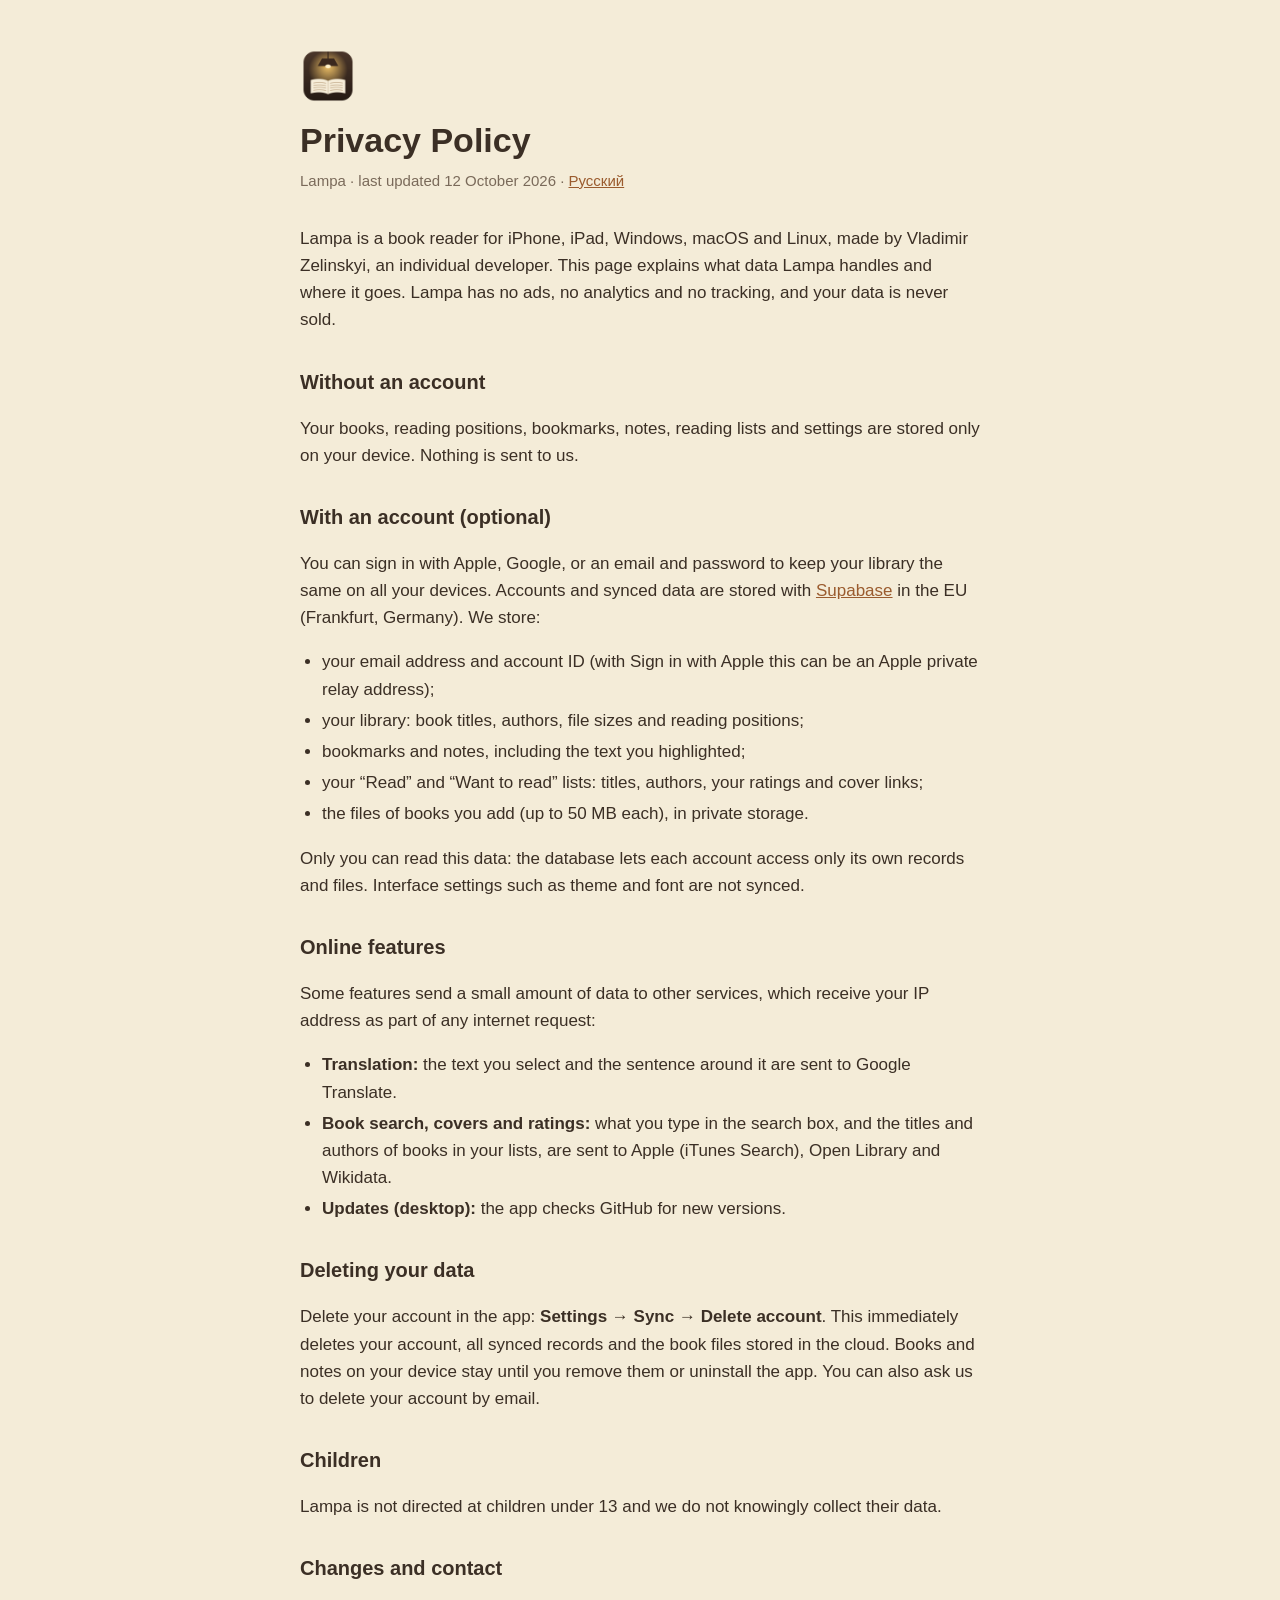
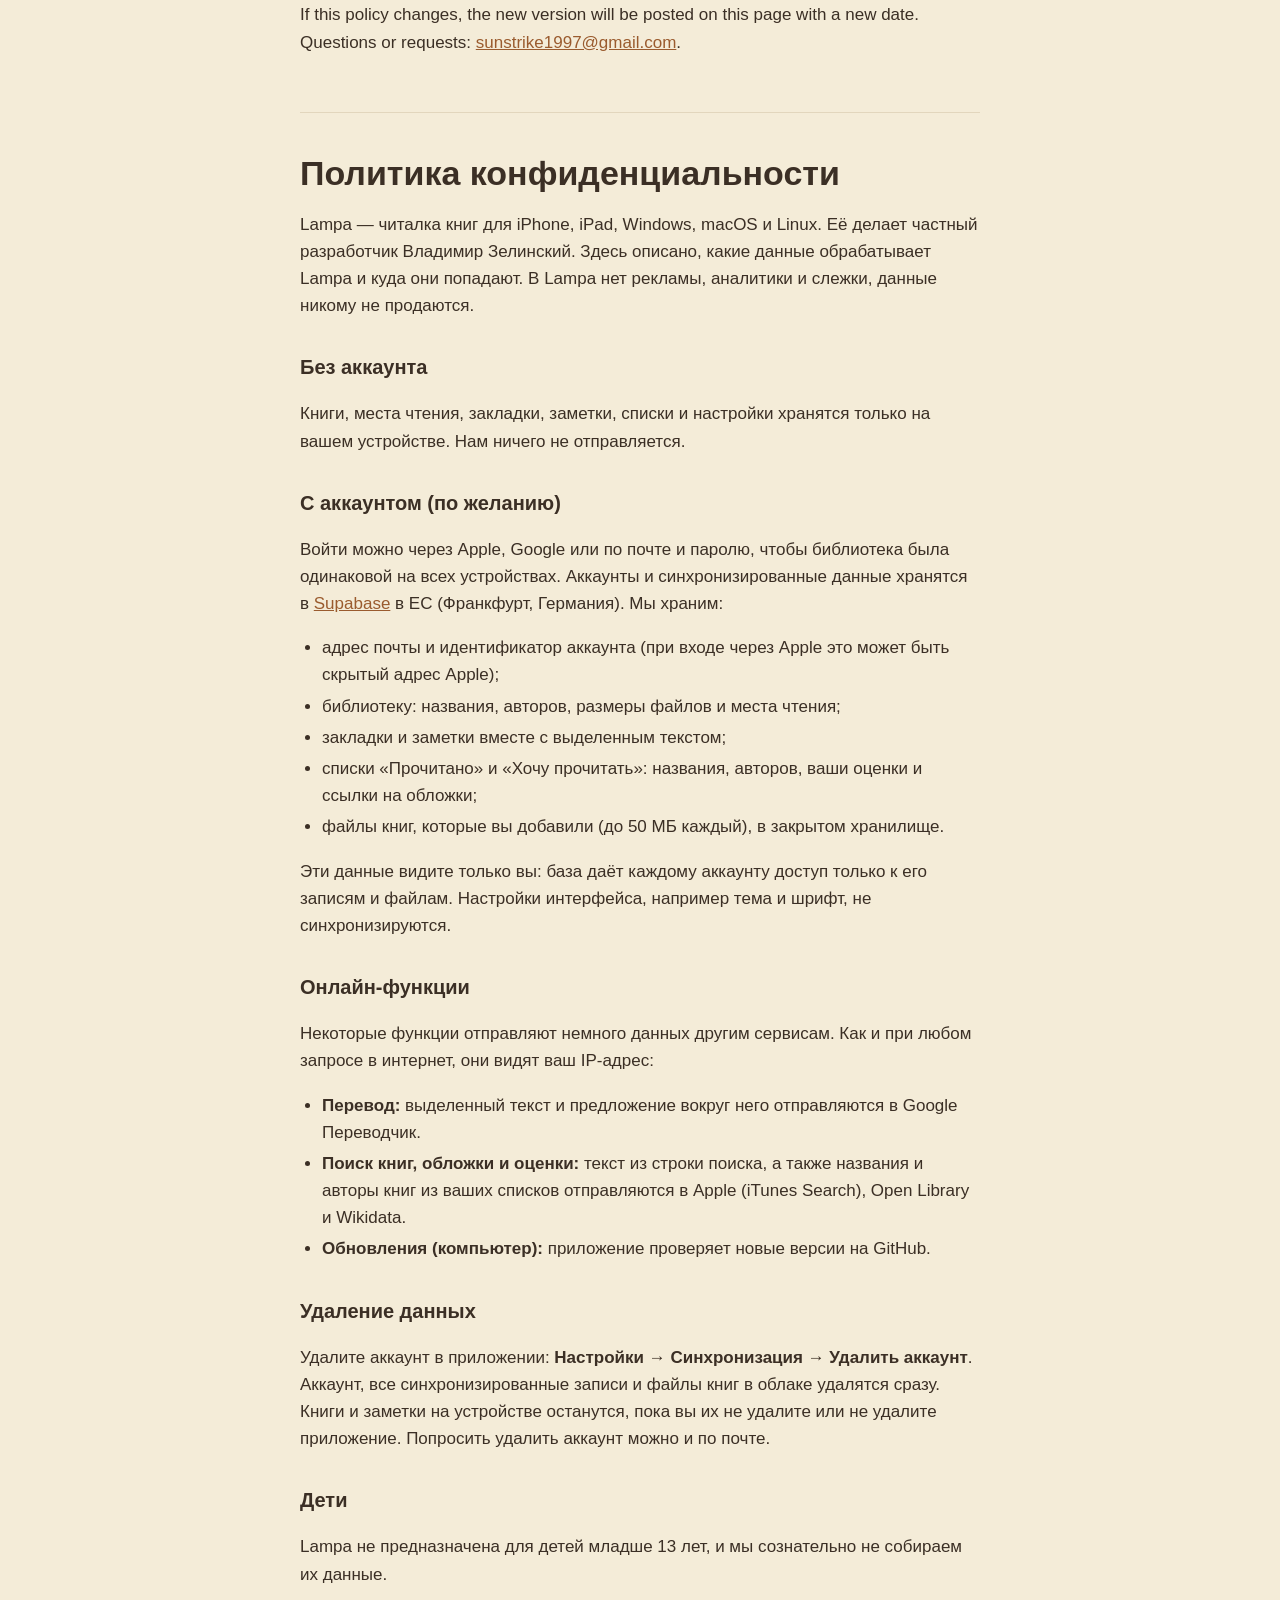
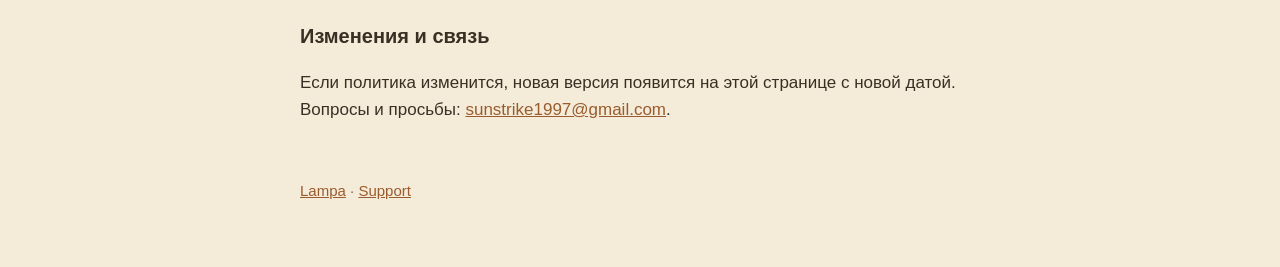
==== docs/privacy.html @ a777771e "Add the Lampa site: privacy policy and support pages (English and Russian)" ====
<!doctype html>
<html lang="en">
<head>
  <meta charset="utf-8">
  <meta name="viewport" content="width=device-width, initial-scale=1">
  <title>Lampa — Privacy Policy</title>
  <link rel="icon" href="icon.png">
  <link rel="stylesheet" href="site.css">
</head>
<body>
  <main>
    <header>
      <a href="./"><img src="icon.png" alt="" width="56" height="56"></a>
      <h1>Privacy Policy</h1>
      <p class="meta">Lampa · last updated 12 October 2026 · <a href="#ru">Русский</a></p>
    </header>

    <section lang="en">
      <p>Lampa is a book reader for iPhone, iPad, Windows, macOS and Linux, made by Vladimir Zelinskyi, an individual developer. This page explains what data Lampa handles and where it goes. Lampa has no ads, no analytics and no tracking, and your data is never sold.</p>

      <h2>Without an account</h2>
      <p>Your books, reading positions, bookmarks, notes, reading lists and settings are stored only on your device. Nothing is sent to us.</p>

      <h2>With an account (optional)</h2>
      <p>You can sign in with Apple, Google, or an email and password to keep your library the same on all your devices. Accounts and synced data are stored with <a href="https://supabase.com/privacy">Supabase</a> in the EU (Frankfurt, Germany). We store:</p>
      <ul>
        <li>your email address and account ID (with Sign in with Apple this can be an Apple private relay address);</li>
        <li>your library: book titles, authors, file sizes and reading positions;</li>
        <li>bookmarks and notes, including the text you highlighted;</li>
        <li>your “Read” and “Want to read” lists: titles, authors, your ratings and cover links;</li>
        <li>the files of books you add (up to 50 MB each), in private storage.</li>
      </ul>
      <p>Only you can read this data: the database lets each account access only its own records and files. Interface settings such as theme and font are not synced.</p>

      <h2>Online features</h2>
      <p>Some features send a small amount of data to other services, which receive your IP address as part of any internet request:</p>
      <ul>
        <li><b>Translation:</b> the text you select and the sentence around it are sent to Google Translate.</li>
        <li><b>Book search, covers and ratings:</b> what you type in the search box, and the titles and authors of books in your lists, are sent to Apple (iTunes Search), Open Library and Wikidata.</li>
        <li><b>Updates (desktop):</b> the app checks GitHub for new versions.</li>
      </ul>

      <h2>Deleting your data</h2>
      <p>Delete your account in the app: <b>Settings → Sync → Delete account</b>. This immediately deletes your account, all synced records and the book files stored in the cloud. Books and notes on your device stay until you remove them or uninstall the app. You can also ask us to delete your account by email.</p>

      <h2>Children</h2>
      <p>Lampa is not directed at children under 13 and we do not knowingly collect their data.</p>

      <h2>Changes and contact</h2>
      <p>If this policy changes, the new version will be posted on this page with a new date. Questions or requests: <a href="mailto:sunstrike1997@gmail.com">sunstrike1997@gmail.com</a>.</p>
    </section>

    <section lang="ru" id="ru">
      <h1>Политика конфиденциальности</h1>
      <p>Lampa — читалка книг для iPhone, iPad, Windows, macOS и Linux. Её делает частный разработчик Владимир Зелинский. Здесь описано, какие данные обрабатывает Lampa и куда они попадают. В Lampa нет рекламы, аналитики и слежки, данные никому не продаются.</p>

      <h2>Без аккаунта</h2>
      <p>Книги, места чтения, закладки, заметки, списки и настройки хранятся только на вашем устройстве. Нам ничего не отправляется.</p>

      <h2>С аккаунтом (по желанию)</h2>
      <p>Войти можно через Apple, Google или по почте и паролю, чтобы библиотека была одинаковой на всех устройствах. Аккаунты и синхронизированные данные хранятся в <a href="https://supabase.com/privacy">Supabase</a> в ЕС (Франкфурт, Германия). Мы храним:</p>
      <ul>
        <li>адрес почты и идентификатор аккаунта (при входе через Apple это может быть скрытый адрес Apple);</li>
        <li>библиотеку: названия, авторов, размеры файлов и места чтения;</li>
        <li>закладки и заметки вместе с выделенным текстом;</li>
        <li>списки «Прочитано» и «Хочу прочитать»: названия, авторов, ваши оценки и ссылки на обложки;</li>
        <li>файлы книг, которые вы добавили (до 50 МБ каждый), в закрытом хранилище.</li>
      </ul>
      <p>Эти данные видите только вы: база даёт каждому аккаунту доступ только к его записям и файлам. Настройки интерфейса, например тема и шрифт, не синхронизируются.</p>

      <h2>Онлайн-функции</h2>
      <p>Некоторые функции отправляют немного данных другим сервисам. Как и при любом запросе в интернет, они видят ваш IP-адрес:</p>
      <ul>
        <li><b>Перевод:</b> выделенный текст и предложение вокруг него отправляются в Google Переводчик.</li>
        <li><b>Поиск книг, обложки и оценки:</b> текст из строки поиска, а также названия и авторы книг из ваших списков отправляются в Apple (iTunes Search), Open Library и Wikidata.</li>
        <li><b>Обновления (компьютер):</b> приложение проверяет новые версии на GitHub.</li>
      </ul>

      <h2>Удаление данных</h2>
      <p>Удалите аккаунт в приложении: <b>Настройки → Синхронизация → Удалить аккаунт</b>. Аккаунт, все синхронизированные записи и файлы книг в облаке удалятся сразу. Книги и заметки на устройстве останутся, пока вы их не удалите или не удалите приложение. Попросить удалить аккаунт можно и по почте.</p>

      <h2>Дети</h2>
      <p>Lampa не предназначена для детей младше 13 лет, и мы сознательно не собираем их данные.</p>

      <h2>Изменения и связь</h2>
      <p>Если политика изменится, новая версия появится на этой странице с новой датой. Вопросы и просьбы: <a href="mailto:sunstrike1997@gmail.com">sunstrike1997@gmail.com</a>.</p>
    </section>

    <footer><a href="./">Lampa</a> · <a href="support.html">Support</a></footer>
  </main>
</body>
</html>
---- docs/site.css ----
:root {
  --bg: #f4ecd8;
  --fg: #3b2f25;
  --muted: #7a6a5a;
  --accent: #9a5b2e;
  --line: #e2d6bd;
  color-scheme: light dark;
}

@media (prefers-color-scheme: dark) {
  :root {
    --bg: #17181c;
    --fg: #e6dfd3;
    --muted: #a39a8c;
    --accent: #d39a64;
    --line: #2c2d33;
  }
}

* { box-sizing: border-box; }

body {
  margin: 0;
  background: var(--bg);
  color: var(--fg);
  font: 17px/1.6 -apple-system, BlinkMacSystemFont, "Segoe UI", Roboto, sans-serif;
}

main { max-width: 720px; margin: 0 auto; padding: 48px 20px 64px; }

header { margin-bottom: 32px; }
header img { border-radius: 14px; display: block; margin-bottom: 16px; }

h1 { font-size: 34px; line-height: 1.2; margin: 0 0 8px; }
h2 { font-size: 20px; margin: 32px 0 8px; }

.meta { color: var(--muted); margin: 0; font-size: 15px; }

a { color: var(--accent); }

ul { padding-left: 22px; }
li { margin: 4px 0; }

section + section { margin-top: 56px; padding-top: 40px; border-top: 1px solid var(--line); }

footer { margin-top: 56px; color: var(--muted); font-size: 15px; }

.home { text-align: center; padding-top: 96px; }
.home img { border-radius: 26px; }
.home h1 { font-size: 48px; margin-top: 16px; }
.home p { color: var(--muted); }

.btn {
  display: inline-block;
  padding: 12px 28px;
  border-radius: 11px;
  background: var(--accent);
  color: var(--bg);
  font-weight: 600;
  text-decoration: none;
}
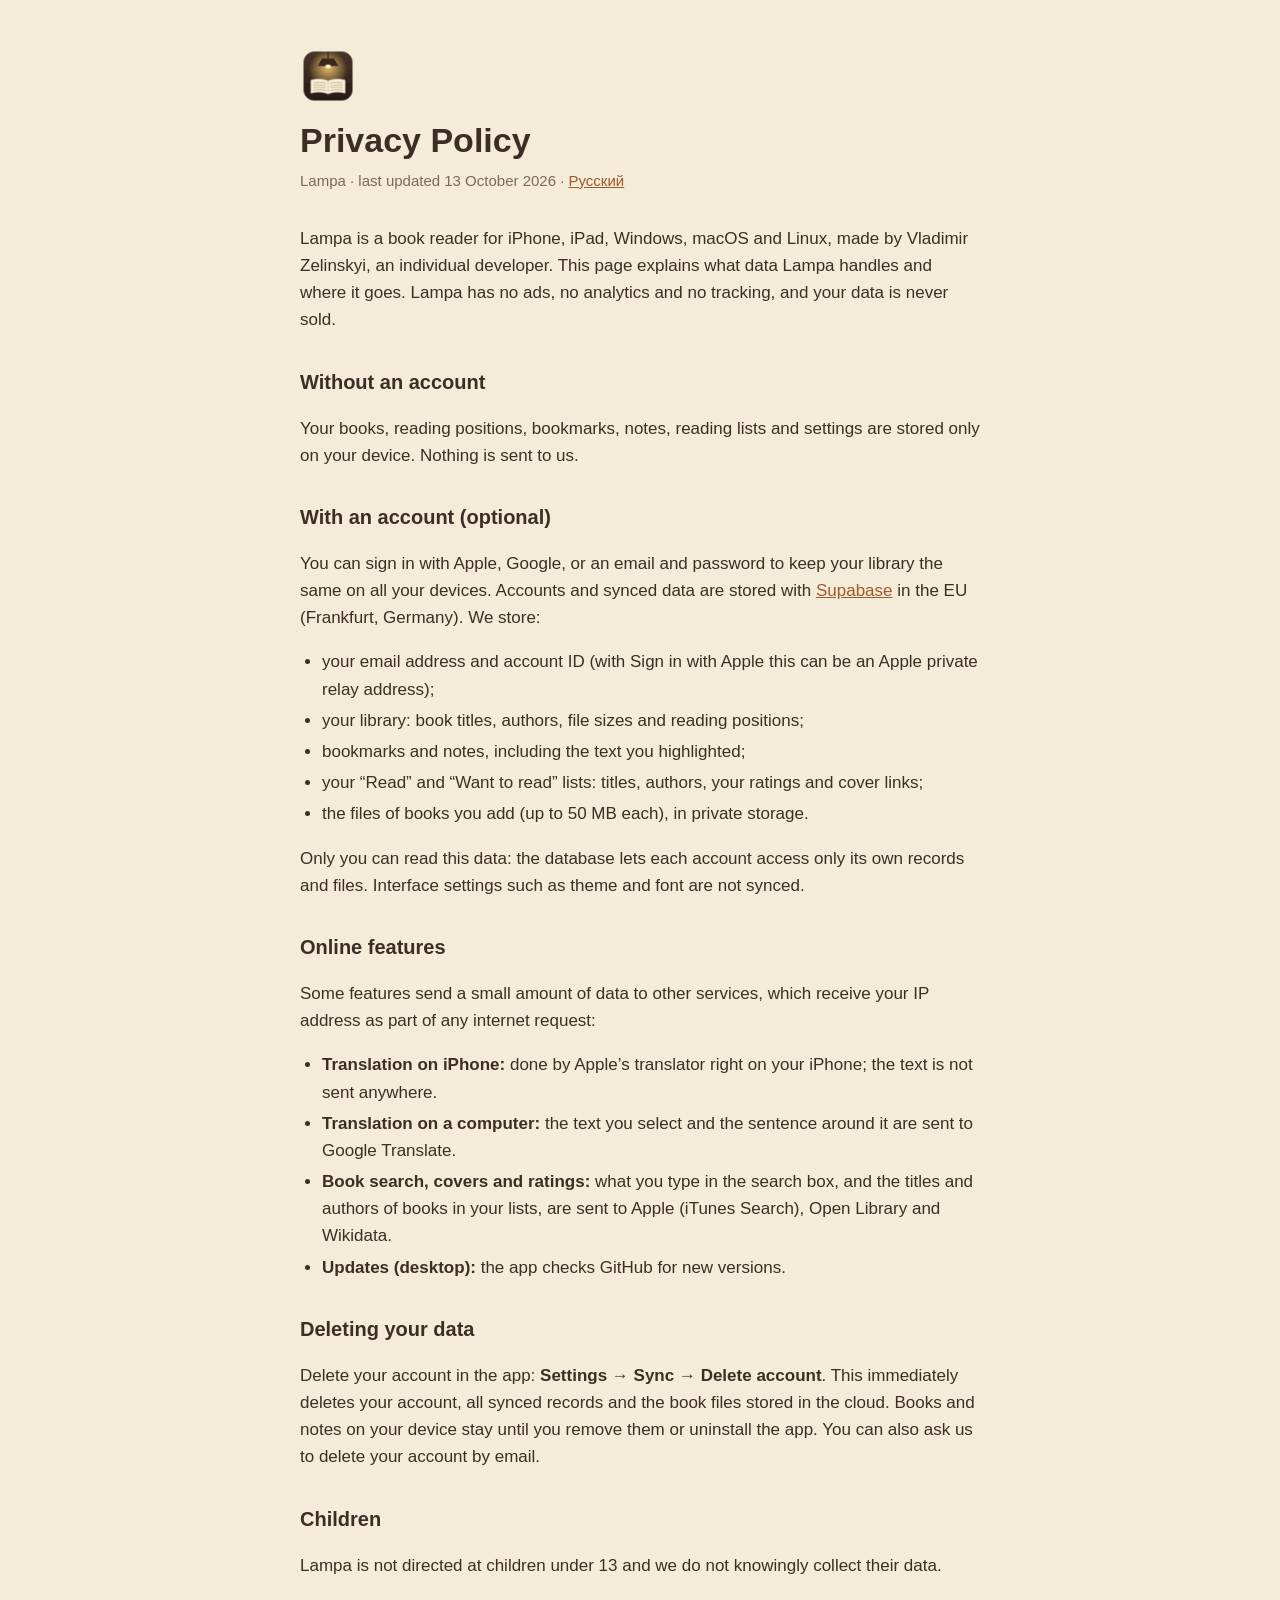
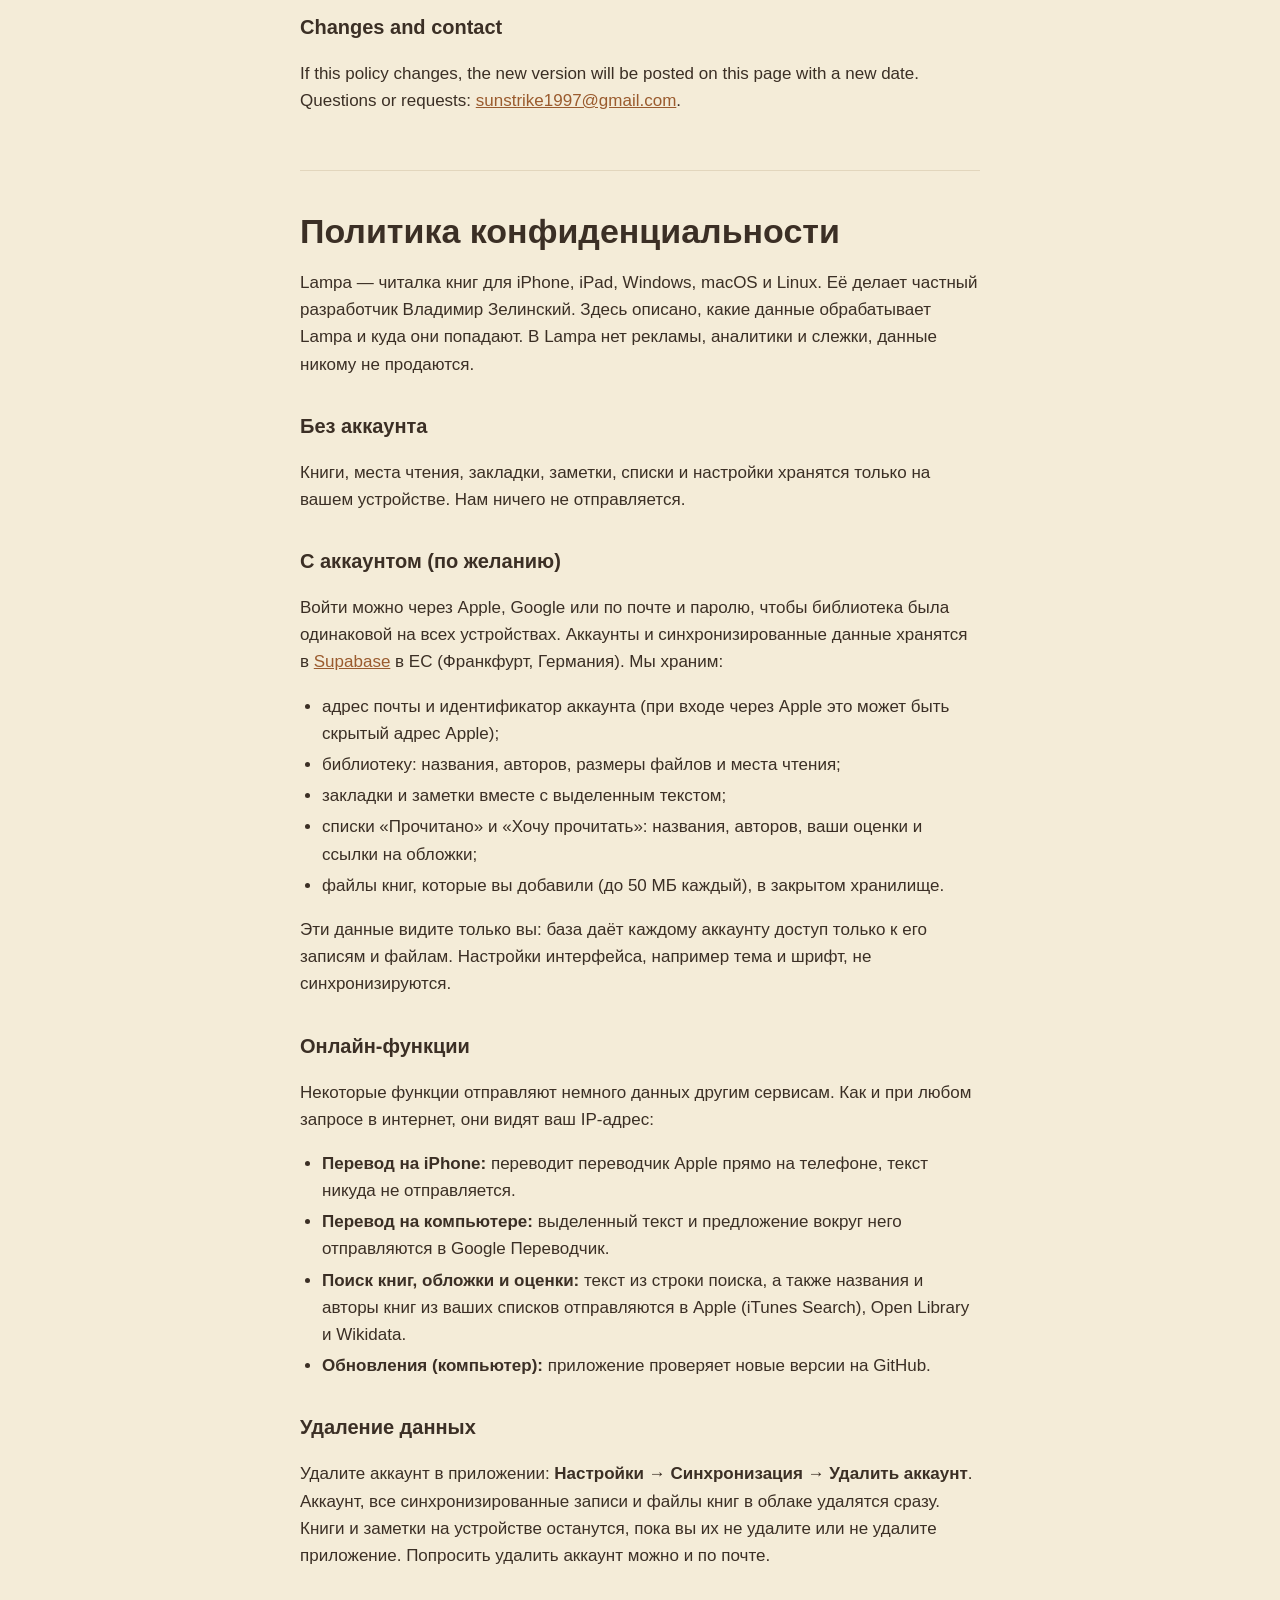
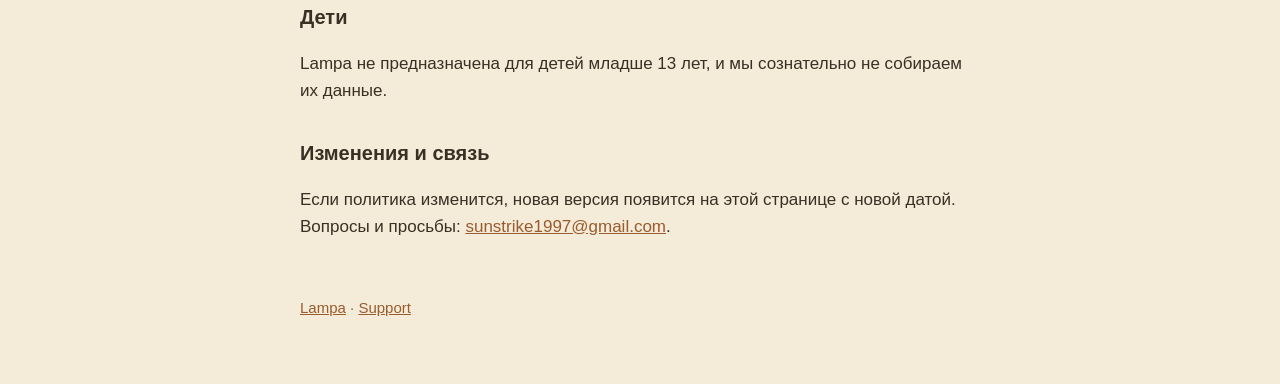
==== commit d1191e7e: "Privacy policy: translation on iPhone stays on the device" ====
--- a/docs/privacy.html
+++ b/docs/privacy.html
@@ -12,7 +12,7 @@
     <header>
       <a href="./"><img src="icon.png" alt="" width="56" height="56"></a>
       <h1>Privacy Policy</h1>
-      <p class="meta">Lampa · last updated 12 October 2026 · <a href="#ru">Русский</a></p>
+      <p class="meta">Lampa · last updated 13 October 2026 · <a href="#ru">Русский</a></p>
     </header>
 
     <section lang="en">
@@ -35,7 +35,8 @@
       <h2>Online features</h2>
       <p>Some features send a small amount of data to other services, which receive your IP address as part of any internet request:</p>
       <ul>
-        <li><b>Translation:</b> the text you select and the sentence around it are sent to Google Translate.</li>
+        <li><b>Translation on iPhone:</b> done by Apple’s translator right on your iPhone; the text is not sent anywhere.</li>
+        <li><b>Translation on a computer:</b> the text you select and the sentence around it are sent to Google Translate.</li>
         <li><b>Book search, covers and ratings:</b> what you type in the search box, and the titles and authors of books in your lists, are sent to Apple (iTunes Search), Open Library and Wikidata.</li>
         <li><b>Updates (desktop):</b> the app checks GitHub for new versions.</li>
       </ul>
@@ -71,7 +72,8 @@
       <h2>Онлайн-функции</h2>
       <p>Некоторые функции отправляют немного данных другим сервисам. Как и при любом запросе в интернет, они видят ваш IP-адрес:</p>
       <ul>
-        <li><b>Перевод:</b> выделенный текст и предложение вокруг него отправляются в Google Переводчик.</li>
+        <li><b>Перевод на iPhone:</b> переводит переводчик Apple прямо на телефоне, текст никуда не отправляется.</li>
+        <li><b>Перевод на компьютере:</b> выделенный текст и предложение вокруг него отправляются в Google Переводчик.</li>
         <li><b>Поиск книг, обложки и оценки:</b> текст из строки поиска, а также названия и авторы книг из ваших списков отправляются в Apple (iTunes Search), Open Library и Wikidata.</li>
         <li><b>Обновления (компьютер):</b> приложение проверяет новые версии на GitHub.</li>
       </ul>
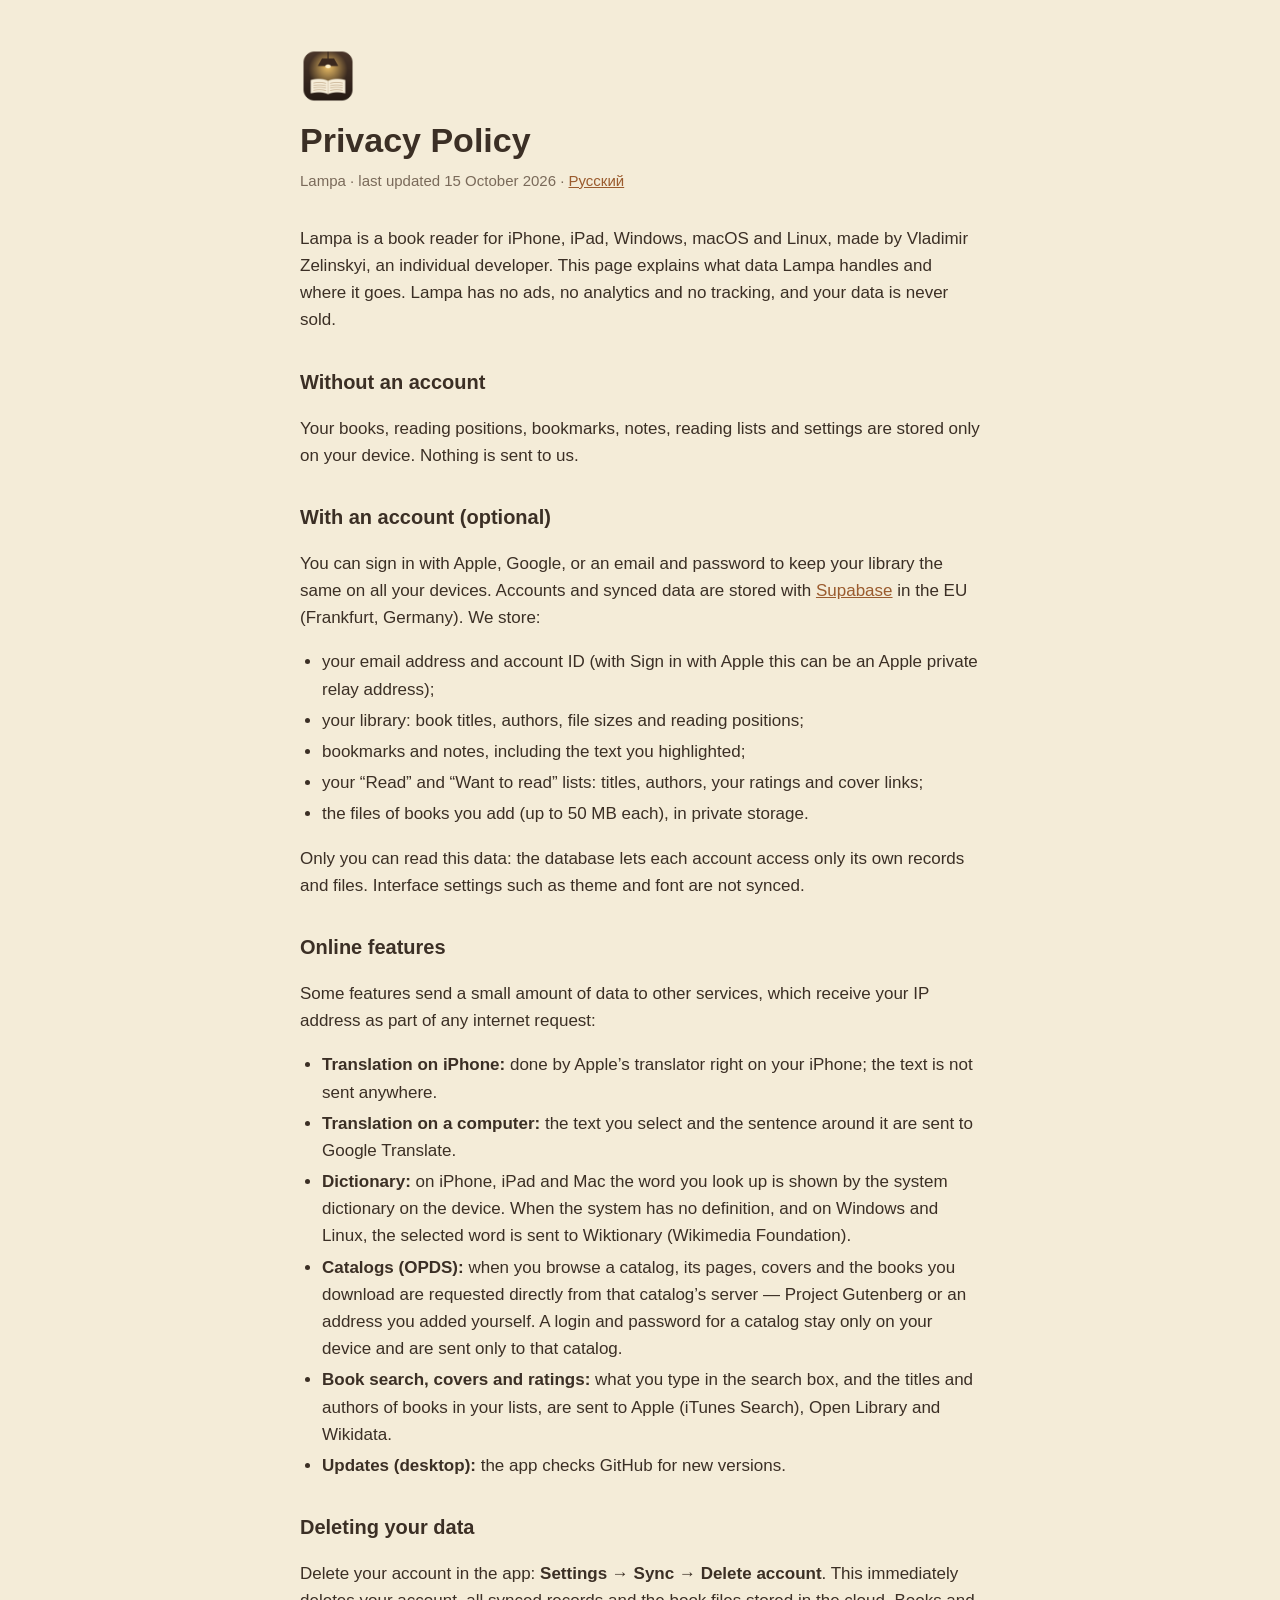
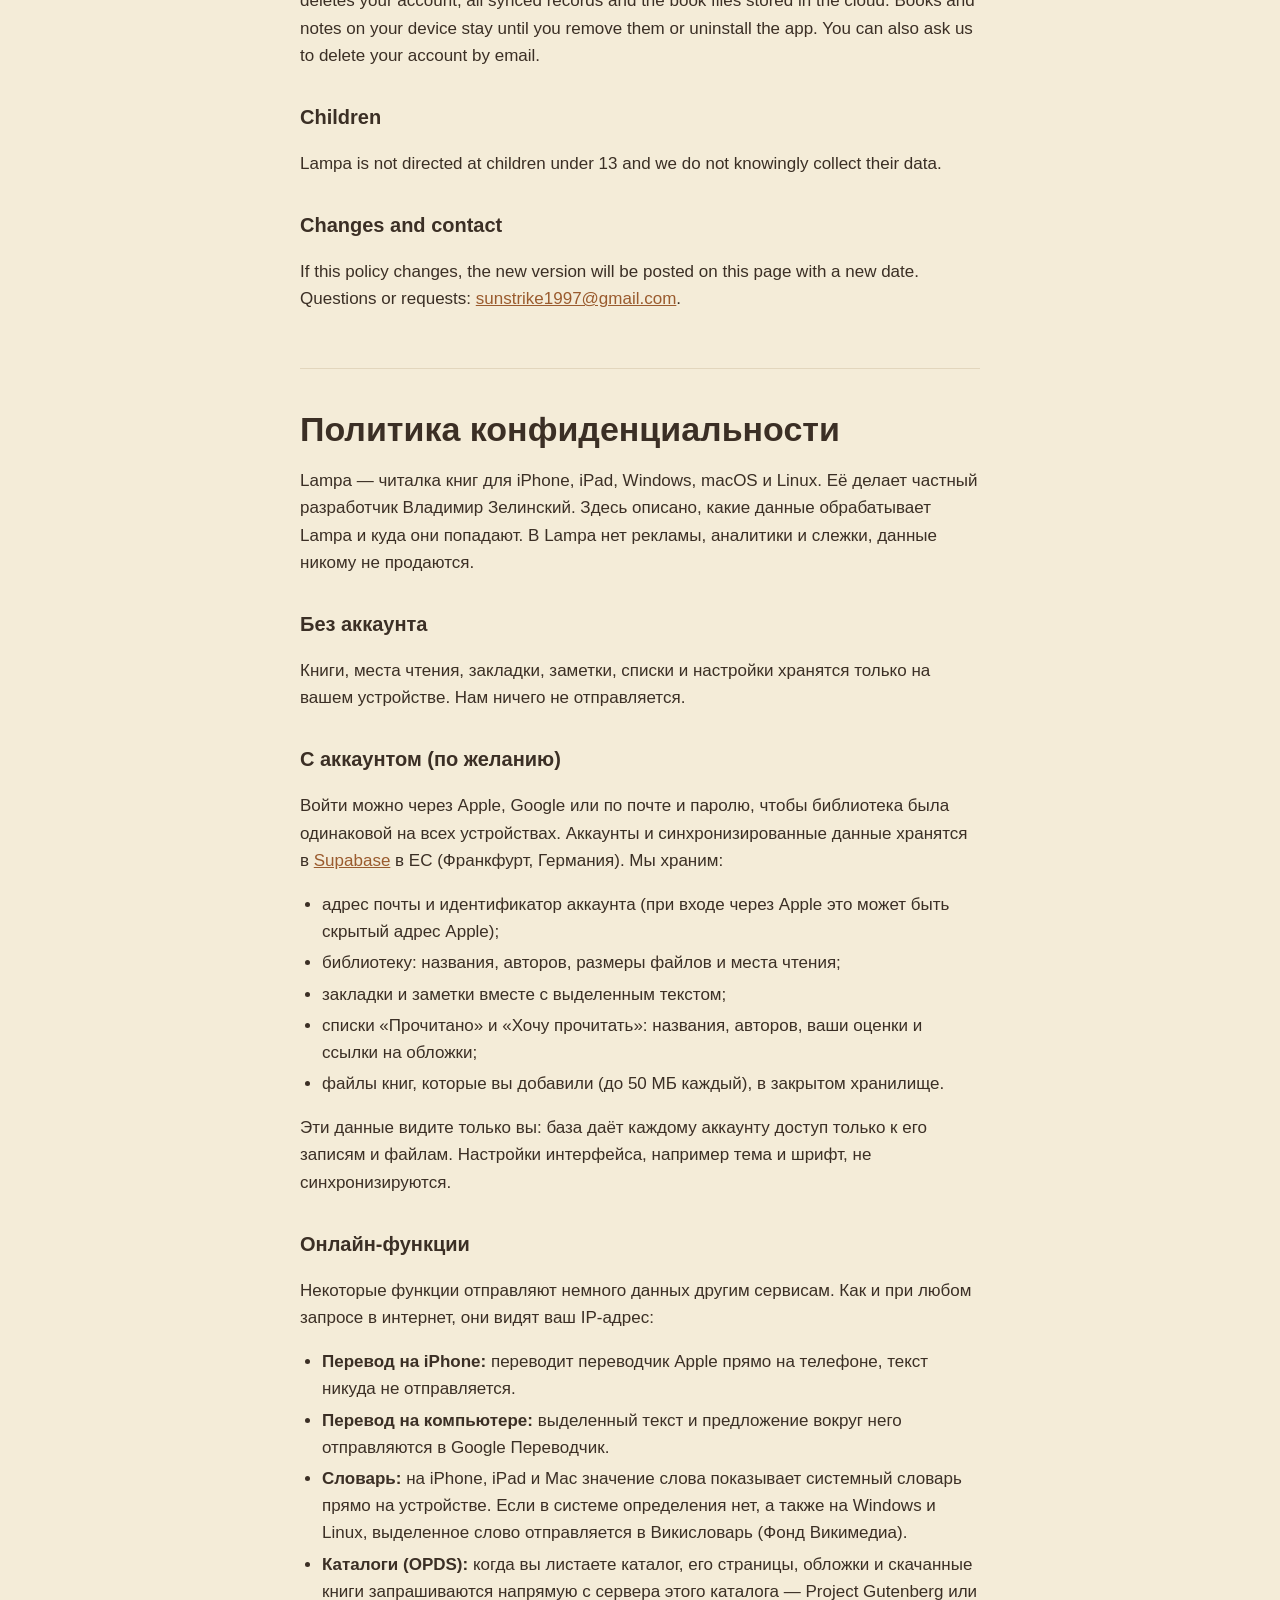
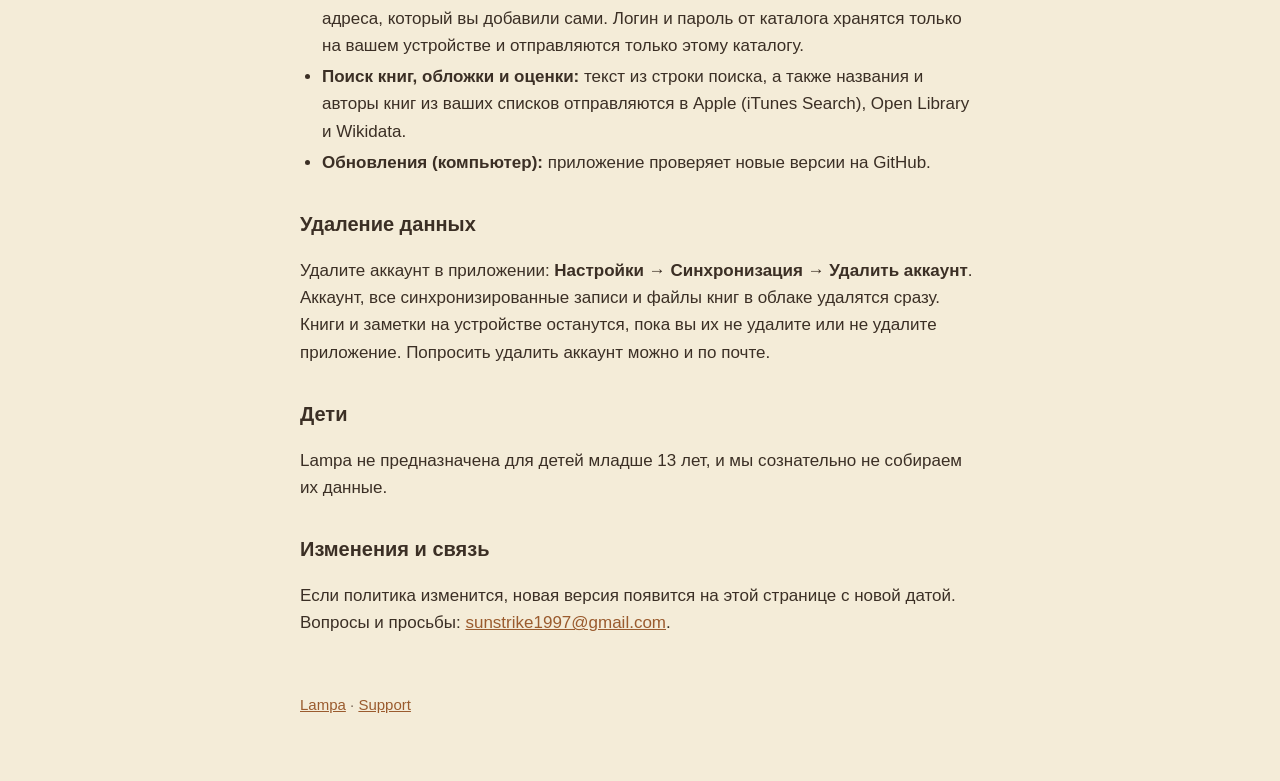
==== commit d664877e: "Privacy: dictionary lookups and OPDS catalogs" ====
--- a/docs/privacy.html
+++ b/docs/privacy.html
@@ -12,7 +12,7 @@
     <header>
       <a href="./"><img src="icon.png" alt="" width="56" height="56"></a>
       <h1>Privacy Policy</h1>
-      <p class="meta">Lampa · last updated 13 October 2026 · <a href="#ru">Русский</a></p>
+      <p class="meta">Lampa · last updated 15 October 2026 · <a href="#ru">Русский</a></p>
     </header>
 
     <section lang="en">
@@ -37,6 +37,8 @@
       <ul>
         <li><b>Translation on iPhone:</b> done by Apple’s translator right on your iPhone; the text is not sent anywhere.</li>
         <li><b>Translation on a computer:</b> the text you select and the sentence around it are sent to Google Translate.</li>
+        <li><b>Dictionary:</b> on iPhone, iPad and Mac the word you look up is shown by the system dictionary on the device. When the system has no definition, and on Windows and Linux, the selected word is sent to Wiktionary (Wikimedia Foundation).</li>
+        <li><b>Catalogs (OPDS):</b> when you browse a catalog, its pages, covers and the books you download are requested directly from that catalog’s server — Project Gutenberg or an address you added yourself. A login and password for a catalog stay only on your device and are sent only to that catalog.</li>
         <li><b>Book search, covers and ratings:</b> what you type in the search box, and the titles and authors of books in your lists, are sent to Apple (iTunes Search), Open Library and Wikidata.</li>
         <li><b>Updates (desktop):</b> the app checks GitHub for new versions.</li>
       </ul>
@@ -74,6 +76,8 @@
       <ul>
         <li><b>Перевод на iPhone:</b> переводит переводчик Apple прямо на телефоне, текст никуда не отправляется.</li>
         <li><b>Перевод на компьютере:</b> выделенный текст и предложение вокруг него отправляются в Google Переводчик.</li>
+        <li><b>Словарь:</b> на iPhone, iPad и Mac значение слова показывает системный словарь прямо на устройстве. Если в системе определения нет, а также на Windows и Linux, выделенное слово отправляется в Викисловарь (Фонд Викимедиа).</li>
+        <li><b>Каталоги (OPDS):</b> когда вы листаете каталог, его страницы, обложки и скачанные книги запрашиваются напрямую с сервера этого каталога — Project Gutenberg или адреса, который вы добавили сами. Логин и пароль от каталога хранятся только на вашем устройстве и отправляются только этому каталогу.</li>
         <li><b>Поиск книг, обложки и оценки:</b> текст из строки поиска, а также названия и авторы книг из ваших списков отправляются в Apple (iTunes Search), Open Library и Wikidata.</li>
         <li><b>Обновления (компьютер):</b> приложение проверяет новые версии на GitHub.</li>
       </ul>
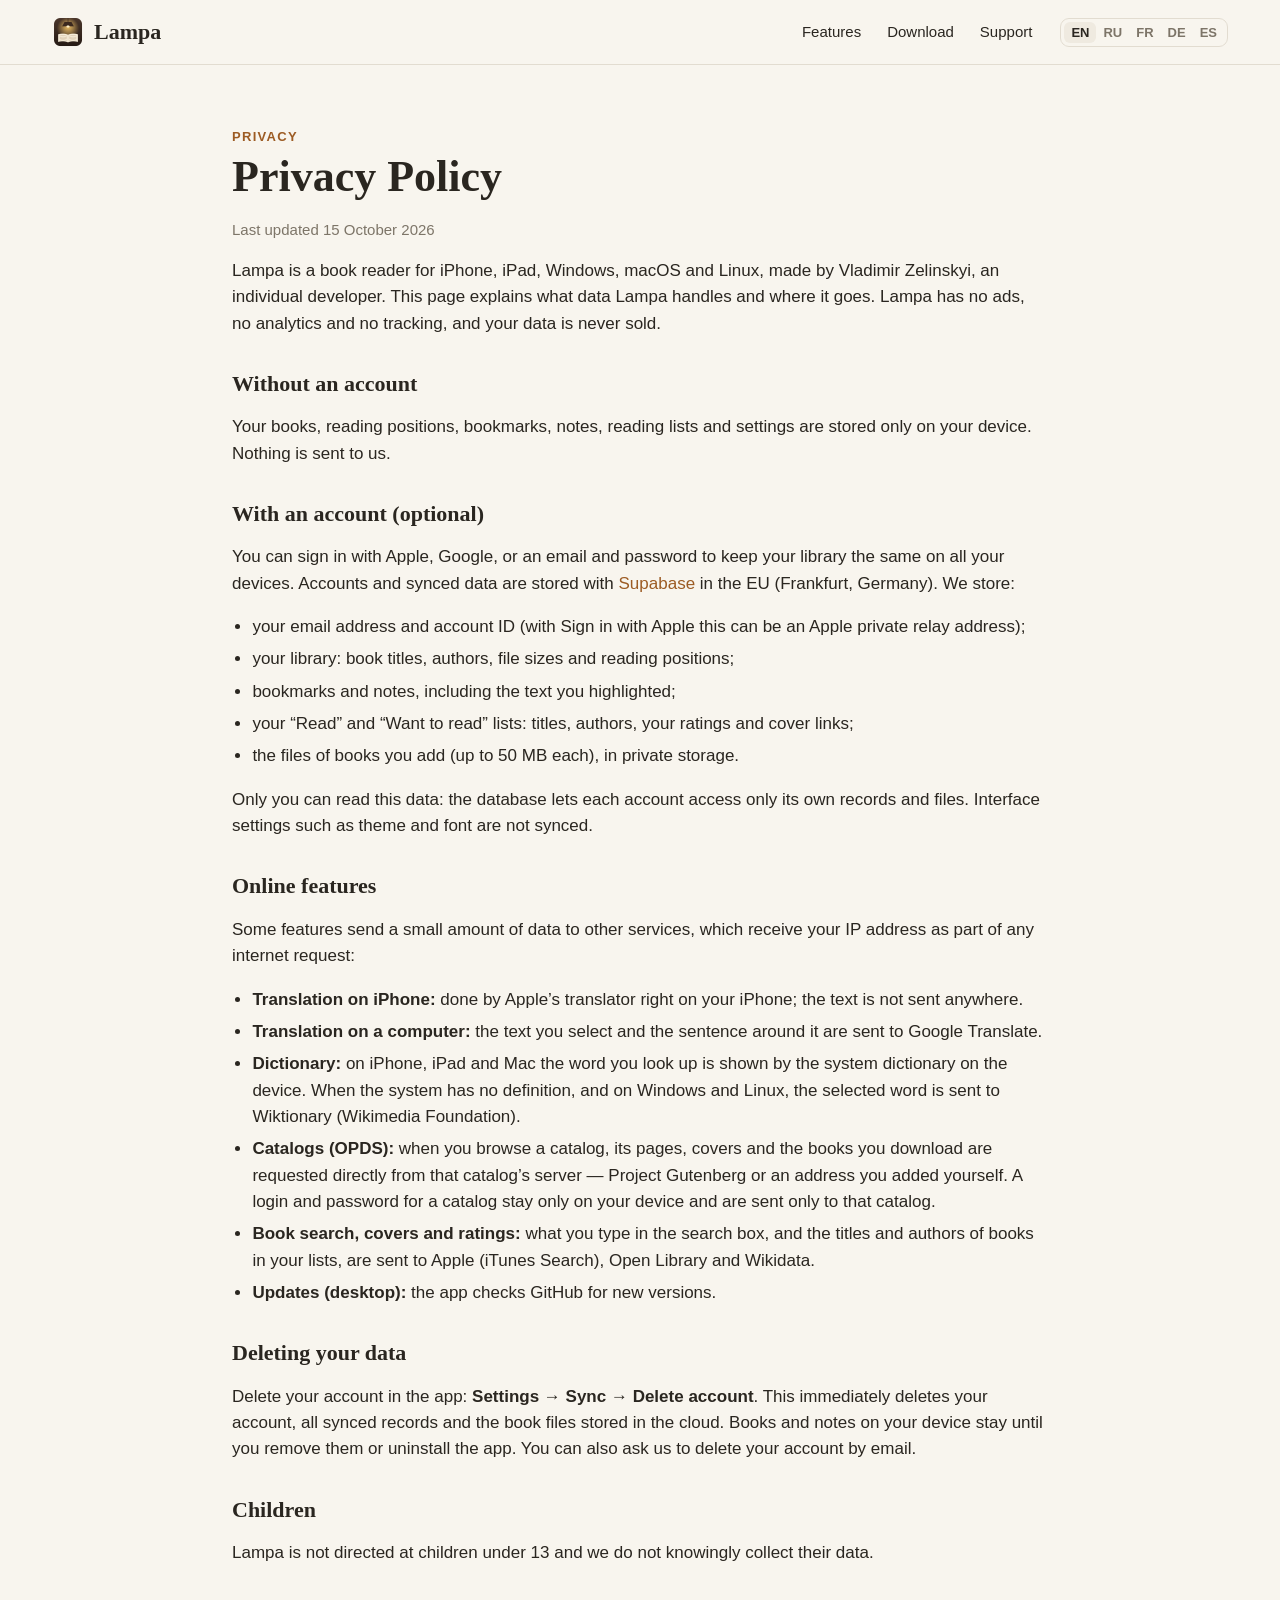
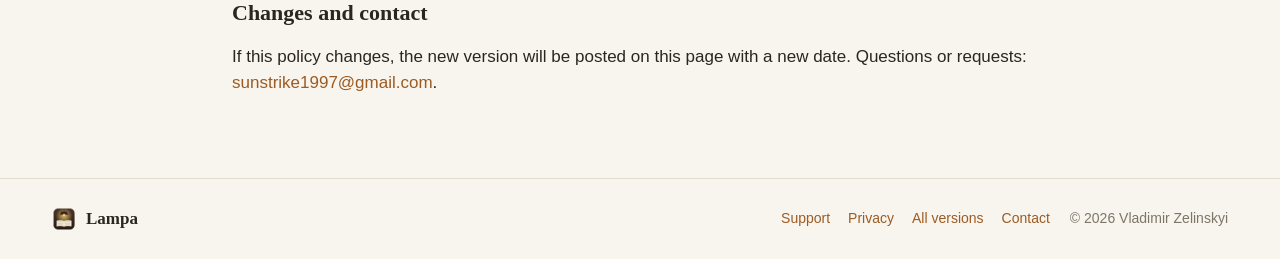
==== commit 11879feb: "New website: home with downloads, support and privacy in five languages Home page with features, the" ====
--- a/docs/privacy.html
+++ b/docs/privacy.html
@@ -4,18 +4,29 @@
   <meta charset="utf-8">
   <meta name="viewport" content="width=device-width, initial-scale=1">
   <title>Lampa — Privacy Policy</title>
+  <meta name="description" content="What data Lampa handles and where it goes. No ads, no analytics, no tracking.">
+  <meta property="og:title" content="Lampa — Privacy Policy">
+  <meta property="og:description" content="What data Lampa handles and where it goes. No ads, no analytics, no tracking.">
+  <meta property="og:image" content="icon.png">
   <link rel="icon" href="icon.png">
+  <link rel="apple-touch-icon" href="icon.png">
   <link rel="stylesheet" href="site.css">
 </head>
 <body>
-  <main>
-    <header>
-      <a href="./"><img src="icon.png" alt="" width="56" height="56"></a>
+  <header class="nav">
+    <div class="wrap">
+      <a class="brand" href="./"><img src="icon.png" alt="">Lampa</a>
+      <span class="grow"></span>
+      <nav class="nav-links"><a href="./#features" data-t="navFeatures">Features</a><a href="./#download" data-t="navDownload">Download</a><a href="support.html" data-t="navSupport">Support</a></nav>
+      <div class="lang"><button data-lang="en">EN</button><button data-lang="ru">RU</button><button data-lang="fr">FR</button><button data-lang="de">DE</button><button data-lang="es">ES</button></div>
+    </div>
+  </header>
+  <main class="doc">
+    <section lang="en">
+      <div class="kicker">Privacy</div>
       <h1>Privacy Policy</h1>
-      <p class="meta">Lampa · last updated 15 October 2026 · <a href="#ru">Русский</a></p>
-    </header>
+      <p class="meta">Last updated 15 October 2026</p>
 
-    <section lang="en">
       <p>Lampa is a book reader for iPhone, iPad, Windows, macOS and Linux, made by Vladimir Zelinskyi, an individual developer. This page explains what data Lampa handles and where it goes. Lampa has no ads, no analytics and no tracking, and your data is never sold.</p>
 
       <h2>Without an account</h2>
@@ -51,10 +62,13 @@
 
       <h2>Changes and contact</h2>
       <p>If this policy changes, the new version will be posted on this page with a new date. Questions or requests: <a href="mailto:sunstrike1997@gmail.com">sunstrike1997@gmail.com</a>.</p>
-    </section>
+        </section>
+    <section lang="ru">
+      <div class="kicker">Конфиденциальность</div>
+      <h1>Политика конфиденциальности</h1>
+      <p class="meta">Обновлено 15 октября 2026</p>
 
-    <section lang="ru" id="ru">
-      <h1>Политика конфиденциальности</h1>
+      
       <p>Lampa — читалка книг для iPhone, iPad, Windows, macOS и Linux. Её делает частный разработчик Владимир Зелинский. Здесь описано, какие данные обрабатывает Lampa и куда они попадают. В Lampa нет рекламы, аналитики и слежки, данные никому не продаются.</p>
 
       <h2>Без аккаунта</h2>
@@ -90,9 +104,79 @@
 
       <h2>Изменения и связь</h2>
       <p>Если политика изменится, новая версия появится на этой странице с новой датой. Вопросы и просьбы: <a href="mailto:sunstrike1997@gmail.com">sunstrike1997@gmail.com</a>.</p>
+        </section>
+    <section lang="fr">
+      <div class="kicker">Confidentialité</div>
+      <h1>Politique de confidentialité</h1>
+      <p class="meta">Mise à jour le 15 octobre 2026</p>
+      <p>Lampa est une liseuse pour iPhone, iPad, Windows, macOS et Linux, développée par Vladimir Zelinskyi, développeur indépendant. Cette page explique quelles données Lampa traite et où elles vont. Lampa n’a ni publicité, ni statistiques, ni pistage, et vos données ne sont jamais vendues.</p>
+      <h2>Sans compte</h2>
+      <p>Vos livres, pages de lecture, signets, notes, listes et réglages restent uniquement sur votre appareil. Rien ne nous est envoyé.</p>
+      <h2>Avec un compte (facultatif)</h2>
+      <p>Vous pouvez vous connecter avec Apple, Google ou une adresse e-mail et un mot de passe pour garder la même bibliothèque sur tous vos appareils. Les comptes et les données synchronisées sont stockés chez <a href="https://supabase.com/privacy">Supabase</a> dans l’UE (Francfort, Allemagne). Nous conservons :</p>
+      <ul><li>votre adresse e-mail et l’identifiant du compte (avec Se connecter avec Apple, il peut s’agir d’une adresse relais privée d’Apple) ;</li><li>votre bibliothèque : titres, auteurs, tailles de fichiers et pages de lecture ;</li><li>les signets et les notes, y compris le texte surligné ;</li><li>vos listes « Lus » et « À lire » : titres, auteurs, vos notes et les liens vers les couvertures ;</li><li>les fichiers des livres que vous ajoutez (jusqu’à 50 Mo chacun), dans un stockage privé.</li></ul>
+      <p>Vous seul pouvez lire ces données : la base n’autorise chaque compte qu’à ses propres enregistrements et fichiers. Les réglages d’affichage, comme le thème et la police, ne sont pas synchronisés.</p>
+      <h2>Fonctions en ligne</h2>
+      <p>Certaines fonctions envoient un peu de données à d’autres services, qui reçoivent votre adresse IP comme pour toute requête Internet :</p>
+      <ul><li><b>Traduction sur iPhone :</b> faite par le traducteur d’Apple directement sur l’iPhone ; le texte n’est envoyé nulle part.</li><li><b>Traduction sur ordinateur :</b> le texte sélectionné et la phrase autour sont envoyés à Google Traduction.</li><li><b>Dictionnaire :</b> sur iPhone, iPad et Mac, le dictionnaire du système affiche le sens du mot sur l’appareil. Quand le système n’a pas de définition, ainsi que sur Windows et Linux, le mot sélectionné est envoyé au Wiktionnaire (Fondation Wikimedia).</li><li><b>Catalogues (OPDS) :</b> quand vous parcourez un catalogue, ses pages, ses couvertures et les livres téléchargés sont demandés directement au serveur de ce catalogue — Project Gutenberg ou une adresse que vous avez ajoutée. L’identifiant et le mot de passe d’un catalogue restent sur votre appareil et ne sont envoyés qu’à ce catalogue.</li><li><b>Recherche de livres, couvertures et notes :</b> ce que vous tapez dans la recherche, ainsi que les titres et auteurs de vos listes, sont envoyés à Apple (iTunes Search), Open Library et Wikidata.</li><li><b>Mises à jour (ordinateur) :</b> l’app vérifie les nouvelles versions sur GitHub.</li></ul>
+      <h2>Supprimer vos données</h2>
+      <p>Supprimez votre compte dans l’app : <b>Compte et app → Supprimer le compte</b>. Le compte, tous les enregistrements synchronisés et les fichiers stockés dans le cloud sont supprimés aussitôt. Les livres et notes sur l’appareil restent jusqu’à ce que vous les supprimiez ou désinstalliez l’app. Vous pouvez aussi demander la suppression par e-mail.</p>
+      <h2>Enfants</h2>
+      <p>Lampa ne s’adresse pas aux enfants de moins de 13 ans et nous ne collectons pas sciemment leurs données.</p>
+      <h2>Modifications et contact</h2>
+      <p>Si cette politique change, la nouvelle version sera publiée sur cette page avec une nouvelle date. Questions ou demandes : <a href="mailto:sunstrike1997@gmail.com">sunstrike1997@gmail.com</a>.</p>
     </section>
-
-    <footer><a href="./">Lampa</a> · <a href="support.html">Support</a></footer>
+    <section lang="de">
+      <div class="kicker">Datenschutz</div>
+      <h1>Datenschutzerklärung</h1>
+      <p class="meta">Stand: 15. Oktober 2026</p>
+      <p>Lampa ist ein Reader für iPhone, iPad, Windows, macOS und Linux, entwickelt von Vladimir Zelinskyi, einem unabhängigen Entwickler. Diese Seite erklärt, welche Daten Lampa verarbeitet und wohin sie gehen. Lampa hat keine Werbung, keine Analyse und kein Tracking, und Ihre Daten werden nie verkauft.</p>
+      <h2>Ohne Konto</h2>
+      <p>Ihre Bücher, Lesestellen, Lesezeichen, Notizen, Listen und Einstellungen bleiben nur auf Ihrem Gerät. Nichts wird an uns gesendet.</p>
+      <h2>Mit Konto (freiwillig)</h2>
+      <p>Sie können sich mit Apple, Google oder E-Mail und Passwort anmelden, damit Ihre Bibliothek auf allen Geräten gleich ist. Konten und synchronisierte Daten liegen bei <a href="https://supabase.com/privacy">Supabase</a> in der EU (Frankfurt, Deutschland). Wir speichern:</p>
+      <ul><li>Ihre E-Mail-Adresse und Konto-ID (bei „Mit Apple anmelden“ kann das eine private Relay-Adresse von Apple sein);</li><li>Ihre Bibliothek: Titel, Autoren, Dateigrößen und Lesestellen;</li><li>Lesezeichen und Notizen samt markiertem Text;</li><li>Ihre Listen „Gelesen“ und „Will ich lesen“: Titel, Autoren, Ihre Bewertungen und Cover-Links;</li><li>die Dateien der Bücher, die Sie hinzufügen (bis 50 MB je Datei), in privatem Speicher.</li></ul>
+      <p>Nur Sie können diese Daten lesen: Die Datenbank erlaubt jedem Konto nur den Zugriff auf eigene Einträge und Dateien. Anzeige-Einstellungen wie Thema und Schrift werden nicht synchronisiert.</p>
+      <h2>Online-Funktionen</h2>
+      <p>Manche Funktionen senden wenige Daten an andere Dienste, die wie bei jeder Internetanfrage Ihre IP-Adresse sehen:</p>
+      <ul><li><b>Übersetzung auf dem iPhone:</b> erledigt der Übersetzer von Apple direkt auf dem iPhone; der Text wird nirgendwohin gesendet.</li><li><b>Übersetzung am Computer:</b> der markierte Text und der Satz darum werden an Google Übersetzer gesendet.</li><li><b>Wörterbuch:</b> auf iPhone, iPad und Mac zeigt das Systemwörterbuch die Bedeutung direkt auf dem Gerät. Hat das System keine Definition, sowie unter Windows und Linux, wird das markierte Wort an Wiktionary (Wikimedia Foundation) gesendet.</li><li><b>Kataloge (OPDS):</b> beim Stöbern werden Seiten, Cover und geladene Bücher direkt vom Server des Katalogs abgerufen – Project Gutenberg oder eine von Ihnen hinzugefügte Adresse. Benutzername und Passwort eines Katalogs bleiben auf Ihrem Gerät und gehen nur an diesen Katalog.</li><li><b>Buchsuche, Cover und Bewertungen:</b> Ihre Sucheingaben sowie Titel und Autoren aus Ihren Listen werden an Apple (iTunes Search), Open Library und Wikidata gesendet.</li><li><b>Updates (Computer):</b> die App prüft auf GitHub, ob es neue Versionen gibt.</li></ul>
+      <h2>Daten löschen</h2>
+      <p>Löschen Sie Ihr Konto in der App: <b>Konto &amp; App → Konto löschen</b>. Konto, alle synchronisierten Einträge und die Buchdateien in der Cloud werden sofort gelöscht. Bücher und Notizen auf dem Gerät bleiben, bis Sie sie entfernen oder die App deinstallieren. Sie können die Löschung auch per E-Mail verlangen.</p>
+      <h2>Kinder</h2>
+      <p>Lampa richtet sich nicht an Kinder unter 13 Jahren, und wir erheben wissentlich keine Daten von ihnen.</p>
+      <h2>Änderungen und Kontakt</h2>
+      <p>Ändert sich diese Erklärung, erscheint die neue Fassung mit neuem Datum auf dieser Seite. Fragen oder Anliegen: <a href="mailto:sunstrike1997@gmail.com">sunstrike1997@gmail.com</a>.</p>
+    </section>
+    <section lang="es">
+      <div class="kicker">Privacidad</div>
+      <h1>Política de privacidad</h1>
+      <p class="meta">Actualizada el 15 de octubre de 2026</p>
+      <p>Lampa es un lector de libros para iPhone, iPad, Windows, macOS y Linux, creado por Vladimir Zelinskyi, desarrollador independiente. Esta página explica qué datos trata Lampa y adónde van. Lampa no tiene anuncios, ni analítica, ni seguimiento, y sus datos nunca se venden.</p>
+      <h2>Sin cuenta</h2>
+      <p>Sus libros, páginas de lectura, marcadores, notas, listas y ajustes se guardan solo en su dispositivo. No se nos envía nada.</p>
+      <h2>Con cuenta (opcional)</h2>
+      <p>Puede iniciar sesión con Apple, Google o un correo y contraseña para tener la misma biblioteca en todos sus dispositivos. Las cuentas y los datos sincronizados se guardan en <a href="https://supabase.com/privacy">Supabase</a>, en la UE (Fráncfort, Alemania). Guardamos:</p>
+      <ul><li>su dirección de correo e identificador de cuenta (con «Iniciar sesión con Apple» puede ser una dirección privada de Apple);</li><li>su biblioteca: títulos, autores, tamaños de archivo y páginas de lectura;</li><li>marcadores y notas, con el texto subrayado;</li><li>sus listas «Leídos» y «Quiero leer»: títulos, autores, sus valoraciones y enlaces a portadas;</li><li>los archivos de los libros que añade (hasta 50 MB cada uno), en almacenamiento privado.</li></ul>
+      <p>Solo usted puede leer estos datos: la base de datos permite a cada cuenta acceder solo a sus propios registros y archivos. Los ajustes de la interfaz, como el tema y la fuente, no se sincronizan.</p>
+      <h2>Funciones en línea</h2>
+      <p>Algunas funciones envían algunos datos a otros servicios, que reciben su dirección IP como en cualquier petición a internet:</p>
+      <ul><li><b>Traducción en iPhone:</b> la hace el traductor de Apple en el propio iPhone; el texto no se envía a ninguna parte.</li><li><b>Traducción en el ordenador:</b> el texto seleccionado y la frase que lo rodea se envían a Google Traductor.</li><li><b>Diccionario:</b> en iPhone, iPad y Mac el diccionario del sistema muestra el significado en el dispositivo. Si el sistema no tiene definición, y en Windows y Linux, la palabra seleccionada se envía a Wikcionario (Fundación Wikimedia).</li><li><b>Catálogos (OPDS):</b> al explorar un catálogo, sus páginas, portadas y los libros descargados se piden directamente al servidor de ese catálogo: Project Gutenberg o una dirección que usted añadió. El usuario y la contraseña de un catálogo se quedan en su dispositivo y solo se envían a ese catálogo.</li><li><b>Búsqueda de libros, portadas y valoraciones:</b> lo que escribe en la búsqueda y los títulos y autores de sus listas se envían a Apple (iTunes Search), Open Library y Wikidata.</li><li><b>Actualizaciones (ordenador):</b> la app comprueba en GitHub si hay versiones nuevas.</li></ul>
+      <h2>Eliminar sus datos</h2>
+      <p>Elimine su cuenta en la app: <b>Cuenta y app → Eliminar cuenta</b>. La cuenta, todos los registros sincronizados y los archivos guardados en la nube se eliminan al momento. Los libros y notas del dispositivo se quedan hasta que los borre o desinstale la app. También puede pedir la eliminación por correo.</p>
+      <h2>Niños</h2>
+      <p>Lampa no está dirigida a menores de 13 años y no recopilamos sus datos a sabiendas.</p>
+      <h2>Cambios y contacto</h2>
+      <p>Si esta política cambia, la nueva versión se publicará en esta página con una fecha nueva. Preguntas o solicitudes: <a href="mailto:sunstrike1997@gmail.com">sunstrike1997@gmail.com</a>.</p>
+    </section>
   </main>
+  <footer class="foot">
+    <div class="wrap">
+      <a class="brand" href="./"><img src="icon.png" alt="">Lampa</a>
+      <span class="grow" style="flex:1"></span>
+      <nav><a href="support.html" data-t="footSupport">Support</a><a href="privacy.html" data-t="footPrivacy">Privacy</a><a href="https://github.com/Zelinsky-Vladimir/lampa-releases/releases" data-t="footReleases">All versions</a><a href="mailto:sunstrike1997@gmail.com" data-t="footContact">Contact</a></nav>
+      <span data-t="footBy">© 2026 Vladimir Zelinskyi</span>
+    </div>
+  </footer>
+  <script src="site.js"></script>
 </body>
 </html>
--- a/docs/site.css
+++ b/docs/site.css
@@ -1,61 +1,200 @@
+@font-face { font-family: 'PT Serif'; font-style: normal; font-weight: 400; font-display: swap; src: url(fonts/pt-serif-cyrillic-400-normal.woff2) format('woff2'); unicode-range: U+0301,U+0400-045F,U+0490-0491,U+04B0-04B1,U+2116; }
+@font-face { font-family: 'PT Serif'; font-style: normal; font-weight: 400; font-display: swap; src: url(fonts/pt-serif-latin-400-normal.woff2) format('woff2'); unicode-range: U+0000-00FF,U+0131,U+0152-0153,U+02BB-02BC,U+02C6,U+02DA,U+02DC,U+0304,U+0308,U+0329,U+2000-206F,U+20AC,U+2122,U+2191,U+2193,U+2212,U+2215,U+FEFF,U+FFFD; }
+@font-face { font-family: 'PT Serif'; font-style: normal; font-weight: 700; font-display: swap; src: url(fonts/pt-serif-cyrillic-700-normal.woff2) format('woff2'); unicode-range: U+0301,U+0400-045F,U+0490-0491,U+04B0-04B1,U+2116; }
+@font-face { font-family: 'PT Serif'; font-style: normal; font-weight: 700; font-display: swap; src: url(fonts/pt-serif-latin-700-normal.woff2) format('woff2'); unicode-range: U+0000-00FF,U+0131,U+0152-0153,U+02BB-02BC,U+02C6,U+02DA,U+02DC,U+0304,U+0308,U+0329,U+2000-206F,U+20AC,U+2122,U+2191,U+2193,U+2212,U+2215,U+FEFF,U+FFFD; }
+@font-face { font-family: 'PT Sans'; font-style: normal; font-weight: 400; font-display: swap; src: url(fonts/pt-sans-cyrillic-400-normal.woff2) format('woff2'); unicode-range: U+0301,U+0400-045F,U+0490-0491,U+04B0-04B1,U+2116; }
+@font-face { font-family: 'PT Sans'; font-style: normal; font-weight: 400; font-display: swap; src: url(fonts/pt-sans-latin-400-normal.woff2) format('woff2'); unicode-range: U+0000-00FF,U+0131,U+0152-0153,U+02BB-02BC,U+02C6,U+02DA,U+02DC,U+0304,U+0308,U+0329,U+2000-206F,U+20AC,U+2122,U+2191,U+2193,U+2212,U+2215,U+FEFF,U+FFFD; }
+@font-face { font-family: 'PT Sans'; font-style: normal; font-weight: 700; font-display: swap; src: url(fonts/pt-sans-cyrillic-700-normal.woff2) format('woff2'); unicode-range: U+0301,U+0400-045F,U+0490-0491,U+04B0-04B1,U+2116; }
+@font-face { font-family: 'PT Sans'; font-style: normal; font-weight: 700; font-display: swap; src: url(fonts/pt-sans-latin-700-normal.woff2) format('woff2'); unicode-range: U+0000-00FF,U+0131,U+0152-0153,U+02BB-02BC,U+02C6,U+02DA,U+02DC,U+0304,U+0308,U+0329,U+2000-206F,U+20AC,U+2122,U+2191,U+2193,U+2212,U+2215,U+FEFF,U+FFFD; }
 :root {
-  --bg: #f4ecd8;
-  --fg: #3b2f25;
-  --muted: #7a6a5a;
-  --accent: #9a5b2e;
-  --line: #e2d6bd;
-  color-scheme: light dark;
-}
-
+  --bg: #f8f5ee;
+  --fg: #2a2620;
+  --muted: #7d7568;
+  --panel: #efeae0;
+  --card: #fbf9f4;
+  --line: #e2dcd0;
+  --accent: #9c5b23;
+  --accent-fg: #fff;
+  --shadow: 0 30px 60px rgb(40 30 20 / 0.22);
+  --serif: 'PT Serif', Georgia, serif;
+  --sans: 'PT Sans', -apple-system, 'Segoe UI', Roboto, sans-serif;
+  color-scheme: light;
+}
 @media (prefers-color-scheme: dark) {
   :root {
-    --bg: #17181c;
-    --fg: #e6dfd3;
-    --muted: #a39a8c;
-    --accent: #d39a64;
-    --line: #2c2d33;
+    --bg: #23211e;
+    --fg: #e8e1d4;
+    --muted: #a69d8f;
+    --panel: #2d2a26;
+    --card: #2a2724;
+    --line: #3a3631;
+    --accent: #dba660;
+    --accent-fg: #23211e;
+    --shadow: 0 30px 60px rgb(0 0 0 / 0.45);
+    color-scheme: dark;
   }
 }
-
 * { box-sizing: border-box; }
-
-body {
-  margin: 0;
-  background: var(--bg);
-  color: var(--fg);
-  font: 17px/1.6 -apple-system, BlinkMacSystemFont, "Segoe UI", Roboto, sans-serif;
-}
-
-main { max-width: 720px; margin: 0 auto; padding: 48px 20px 64px; }
-
-header { margin-bottom: 32px; }
-header img { border-radius: 14px; display: block; margin-bottom: 16px; }
-
-h1 { font-size: 34px; line-height: 1.2; margin: 0 0 8px; }
-h2 { font-size: 20px; margin: 32px 0 8px; }
-
-.meta { color: var(--muted); margin: 0; font-size: 15px; }
-
-a { color: var(--accent); }
-
-ul { padding-left: 22px; }
-li { margin: 4px 0; }
-
-section + section { margin-top: 56px; padding-top: 40px; border-top: 1px solid var(--line); }
-
-footer { margin-top: 56px; color: var(--muted); font-size: 15px; }
-
-.home { text-align: center; padding-top: 96px; }
-.home img { border-radius: 26px; }
-.home h1 { font-size: 48px; margin-top: 16px; }
-.home p { color: var(--muted); }
-
-.btn {
-  display: inline-block;
-  padding: 12px 28px;
-  border-radius: 11px;
-  background: var(--accent);
-  color: var(--bg);
-  font-weight: 600;
-  text-decoration: none;
-}
+html { scroll-behavior: smooth; }
+body { margin: 0; background: var(--bg); color: var(--fg); font: 17px/1.55 var(--sans); -webkit-font-smoothing: antialiased; }
+a { color: var(--accent); text-decoration: none; }
+a:hover { text-decoration: underline; }
+img { max-width: 100%; }
+.wrap { max-width: 1240px; margin: 0 auto; padding: 0 32px; }
+[hidden] { display: none !important; }
+
+.nav { position: sticky; top: 0; z-index: 10; background: color-mix(in srgb, var(--bg) 92%, transparent); backdrop-filter: blur(10px); border-bottom: 1px solid var(--line); }
+.nav .wrap { display: flex; align-items: center; gap: 28px; height: 64px; }
+.brand { display: flex; align-items: center; gap: 10px; color: var(--fg); font: 700 22px var(--serif); }
+.brand:hover { text-decoration: none; }
+.brand img { width: 32px; height: 32px; border-radius: 8px; }
+.nav .grow { flex: 1; }
+.nav-links { display: flex; gap: 26px; }
+.nav-links a { color: var(--fg); font-size: 15px; }
+.lang { display: flex; padding: 3px; border: 1px solid var(--line); border-radius: 9px; }
+.lang button { padding: 3px 7px; border: none; border-radius: 6px; background: none; color: var(--muted); font: 700 13px var(--sans); cursor: pointer; }
+.lang button.on { background: var(--panel); color: var(--fg); }
+
+.hero .wrap { display: flex; align-items: center; gap: 48px; padding-top: 80px; padding-bottom: 72px; }
+.hero-text { flex: 1; min-width: 0; }
+.pill { display: inline-block; padding: 5px 12px; border-radius: 20px; background: var(--panel); color: var(--accent); font: 700 13px var(--sans); }
+h1 { margin: 18px 0 0; font: 700 clamp(34px, 5.2vw, 58px)/1.08 var(--serif); overflow-wrap: break-word; text-wrap: balance; }
+.lead { margin: 20px 0 0; max-width: 540px; font-size: clamp(17px, 1.6vw, 20px); color: var(--muted); }
+.cta { display: flex; flex-wrap: wrap; gap: 12px; margin-top: 30px; }
+.under { margin-top: 14px; font-size: 14px; color: var(--muted); }
+.btn { display: inline-flex; align-items: center; gap: 10px; padding: 12px 20px; border: 1.5px solid var(--line); border-radius: 14px; background: var(--card); color: var(--fg); font: 700 16px/1.2 var(--sans); cursor: pointer; }
+.btn:hover { text-decoration: none; filter: brightness(0.98); }
+.btn.primary { border-color: transparent; background: var(--accent); color: var(--accent-fg); }
+.btn small { display: block; font-weight: 400; font-size: 12px; opacity: 0.8; margin-top: 1px; }
+.btn svg { width: 22px; height: 22px; flex: none; }
+.store { position: relative; display: inline-flex; align-items: center; gap: 10px; padding: 9px 18px 9px 14px; border-radius: 12px; background: #111; color: #fff; }
+.store:hover { text-decoration: none; }
+.store svg { width: 26px; height: 26px; fill: #fff; }
+.store span { display: block; line-height: 1.1; font-size: 11px; opacity: 0.8; }
+.store b { display: block; font-size: 18px; line-height: 1.15; }
+.store.soon { opacity: 0.55; pointer-events: none; }
+.store.soon::after { content: attr(data-soon); position: absolute; top: -9px; right: -8px; padding: 2px 8px; border-radius: 10px; background: var(--accent); color: var(--accent-fg); font: 700 11px var(--sans); }
+@media (prefers-color-scheme: dark) { .store { background: #000; box-shadow: 0 0 0 1px #4a453f; } }
+
+.devices { position: relative; flex: none; width: 640px; height: 520px; }
+.tablet { position: absolute; left: 0; top: 50px; width: 560px; height: 400px; padding: 12px; border-radius: 26px; background: #1a1a1a; box-shadow: var(--shadow); }
+.tablet .screen { display: flex; height: 100%; border-radius: 16px; background: #f8f5ee; color: #2a2620; overflow: hidden; }
+.tablet .side { width: 34%; padding: 18px; background: #efeae0; }
+.tablet .side small { font: 700 12px var(--sans); color: #9c5b23; letter-spacing: 0.08em; }
+.cover { display: grid; place-items: center; width: 70px; height: 100px; margin-top: 10px; border-radius: 6px; background: linear-gradient(160deg, #b85c5c, #6e2a2a); color: #fff; font: 700 30px var(--serif); }
+.tablet .side b { display: block; margin-top: 10px; font-size: 13px; }
+.tablet .side span { font-size: 11px; color: #8a8275; }
+.lines i { display: block; height: 5px; margin-bottom: 6px; border-radius: 2px; background: rgb(42 38 32 / 0.45); }
+.lines i:nth-child(3n) { width: 70%; }
+.tablet .page { flex: 1; padding: 22px 26px; font: 11px/1.55 var(--serif); text-align: justify; }
+.tablet mark { background: rgb(240 196 60 / 0.45); color: inherit; }
+.phone { position: absolute; right: 0; top: 0; width: 238px; height: 494px; padding: 9px; border-radius: 36px; background: #111; box-shadow: var(--shadow); }
+.phone .screen { height: 100%; padding: 40px 17px 0; border-radius: 28px; background: #f8f5ee; color: #2a2620; overflow: hidden; }
+.phone h4 { margin: 0 0 12px; text-align: center; font: 700 14px var(--serif); }
+.phone p { margin: 0; font: 10.5px/1.55 var(--serif); text-align: justify; opacity: 0.88; }
+
+section.block { padding: 64px 0; }
+.kicker { font: 700 13px var(--sans); letter-spacing: 0.1em; text-transform: uppercase; color: var(--accent); }
+h2 { margin: 8px 0 26px; font: 700 clamp(26px, 3.2vw, 34px)/1.2 var(--serif); overflow-wrap: break-word; text-wrap: balance; }
+.sub { margin: -16px 0 24px; color: var(--muted); }
+.grid { display: grid; grid-template-columns: repeat(auto-fill, minmax(min(100%, 300px), 1fr)); gap: 16px; }
+.card { padding: 22px; border-radius: 18px; background: var(--card); box-shadow: 0 0 0 1px var(--line); }
+.card .ic { display: grid; place-items: center; width: 42px; height: 42px; border-radius: 12px; background: var(--panel); color: var(--accent); }
+.card .ic svg { width: 22px; height: 22px; fill: none; stroke: currentColor; stroke-width: 1.9; stroke-linecap: round; stroke-linejoin: round; }
+.card h3 { margin: 14px 0 6px; font: 700 18px var(--sans); }
+.card p { margin: 0; color: var(--muted); font-size: 15px; }
+.themes { display: flex; gap: 14px; }
+.theme { flex: 1; min-width: 0; padding: 18px; scroll-snap-align: start; border-radius: 16px; box-shadow: 0 0 0 1px var(--line); }
+.theme .aa { font: 700 26px var(--serif); }
+.theme p { margin: 6px 0 0; font: 13px/1.5 var(--serif); opacity: 0.85; }
+.theme b { display: block; margin-top: 10px; font-size: 13px; }
+
+#download { background: var(--panel); }
+.dl { padding: 20px 22px 8px; }
+.dl-head { display: flex; align-items: center; gap: 10px; margin-bottom: 12px; font: 700 20px var(--sans); }
+.dl-head svg { width: 26px; height: 26px; fill: currentColor; }
+.dl-head svg.stroke { fill: none; stroke: currentColor; stroke-width: 1.9; }
+.dl-row { display: flex; align-items: center; gap: 12px; padding: 12px 0; border-top: 1px solid var(--line); color: var(--fg); }
+.dl-row:hover { text-decoration: none; }
+.dl-row div { flex: 1; }
+.dl-row b { display: block; font-size: 16px; }
+.dl-row span { font-size: 13px; line-height: 1.35; color: var(--muted); }
+.dl-row em { display: flex; align-items: center; gap: 6px; padding: 8px 14px; border-radius: 12px; background: var(--panel); color: var(--accent); font: 700 14px var(--sans); }
+.dl-row em svg { width: 16px; height: 16px; fill: none; stroke: currentColor; stroke-width: 2; stroke-linecap: round; stroke-linejoin: round; }
+.dl-row.mine em { background: var(--accent); color: var(--accent-fg); }
+.stores { display: flex; flex-wrap: wrap; align-items: center; gap: 14px; margin-top: 22px; }
+.stores small { color: var(--muted); font-size: 14px; }
+
+.faq { display: grid; grid-template-columns: repeat(auto-fill, minmax(min(100%, 380px), 1fr)); column-gap: 40px; }
+.faq div { padding: 18px 0; border-top: 1px solid var(--line); }
+.faq h3 { margin: 0; font: 700 17px var(--sans); }
+.faq p { margin: 6px 0 0; color: var(--muted); font-size: 15px; }
+
+.foot { border-top: 1px solid var(--line); }
+.foot .wrap { display: flex; flex-wrap: wrap; align-items: center; gap: 12px 20px; padding-top: 28px; padding-bottom: 28px; font-size: 14px; color: var(--muted); }
+.foot .brand { font-size: 17px; }
+.foot .brand img { width: 24px; height: 24px; border-radius: 6px; }
+.foot nav { display: flex; flex-wrap: wrap; gap: 6px 18px; }
+
+.doc { max-width: 880px; margin: 0 auto; padding: 64px 32px; }
+.doc h1 { margin: 8px 0 10px; font-size: clamp(28px, 5vw, 44px); line-height: 1.15; overflow-wrap: break-word; hyphens: auto; }
+.doc h2 { margin: 34px 0 8px; font-size: 22px; }
+.doc .lead { margin: 0 0 28px; max-width: none; font-size: clamp(16px, 1.6vw, 18px); }
+.doc { overflow-wrap: break-word; }
+.doc ul { padding-left: 1.2em; }
+.doc li { margin: 6px 0; }
+.doc .meta { color: var(--muted); font-size: 15px; }
+.contact { display: flex; align-items: center; gap: 16px; padding: 20px 24px; margin-bottom: 22px; border-radius: 18px; background: var(--panel); }
+.contact div { flex: 1; }
+.contact span { color: var(--muted); }
+.help { display: grid; grid-template-columns: repeat(auto-fill, minmax(min(100%, 340px), 1fr)); gap: 16px; }
+.help .card p { font-size: 16px; line-height: 1.6; }
+.help .card h3 { margin-top: 0; font-size: 19px; }
+
+@media (max-width: 1100px) {
+  .hero .wrap { gap: 24px; }
+  .devices { transform: scale(0.82); transform-origin: right center; margin-left: -115px; }
+}
+@media (max-width: 900px) {
+  .wrap { padding: 0 24px; }
+  .hero .wrap { flex-direction: column; align-items: stretch; padding-top: 48px; padding-bottom: 24px; }
+  .devices { align-self: center; transform: scale(0.9); transform-origin: top center; margin: 12px auto -52px; }
+  section.block { padding: 48px 0; }
+  .themes { overflow-x: auto; scroll-snap-type: x mandatory; margin: 0 -24px; padding: 0 24px 8px; scrollbar-width: none; }
+  .themes::-webkit-scrollbar { display: none; }
+  .theme { flex: none; width: 168px; }
+}
+@media (max-width: 720px) {
+  .nav-links { display: none; }
+  .nav .wrap { gap: 14px; }
+}
+@media (max-width: 640px) {
+  .wrap { padding: 0 20px; }
+  .hero .wrap { padding-top: 36px; }
+  .devices { width: 238px; height: 494px; transform: none; margin: 24px auto 0; }
+  .tablet { display: none; }
+  section.block { padding: 40px 0; }
+  .themes { margin: 0 -20px; padding: 0 20px 8px; }
+  .theme { width: 150px; }
+  .hero h1 br { display: none; }
+  .cta { flex-direction: column; align-items: stretch; }
+  .cta .btn, .cta .store { justify-content: center; }
+  .stores { flex-direction: column; align-items: flex-start; }
+  .foot .wrap { flex-direction: column; align-items: flex-start; }
+  .foot .grow { display: none; }
+  .doc { padding: 36px 20px 48px; }
+  .contact { flex-direction: column; align-items: stretch; }
+  .contact .btn { justify-content: center; }
+  .dl { padding: 16px 16px 4px; }
+}
+@media (max-width: 420px) {
+  .dl-row em span { display: none; }
+  .dl-row em { padding: 10px; }
+}
+@media (max-width: 380px) {
+  .brand { font-size: 19px; gap: 8px; }
+  .brand img { width: 28px; height: 28px; }
+  .lang button { padding: 3px 5px; font-size: 12px; }
+  .nav .wrap { padding: 0 14px; }
+}
+.doc section .kicker { margin-bottom: 0; }
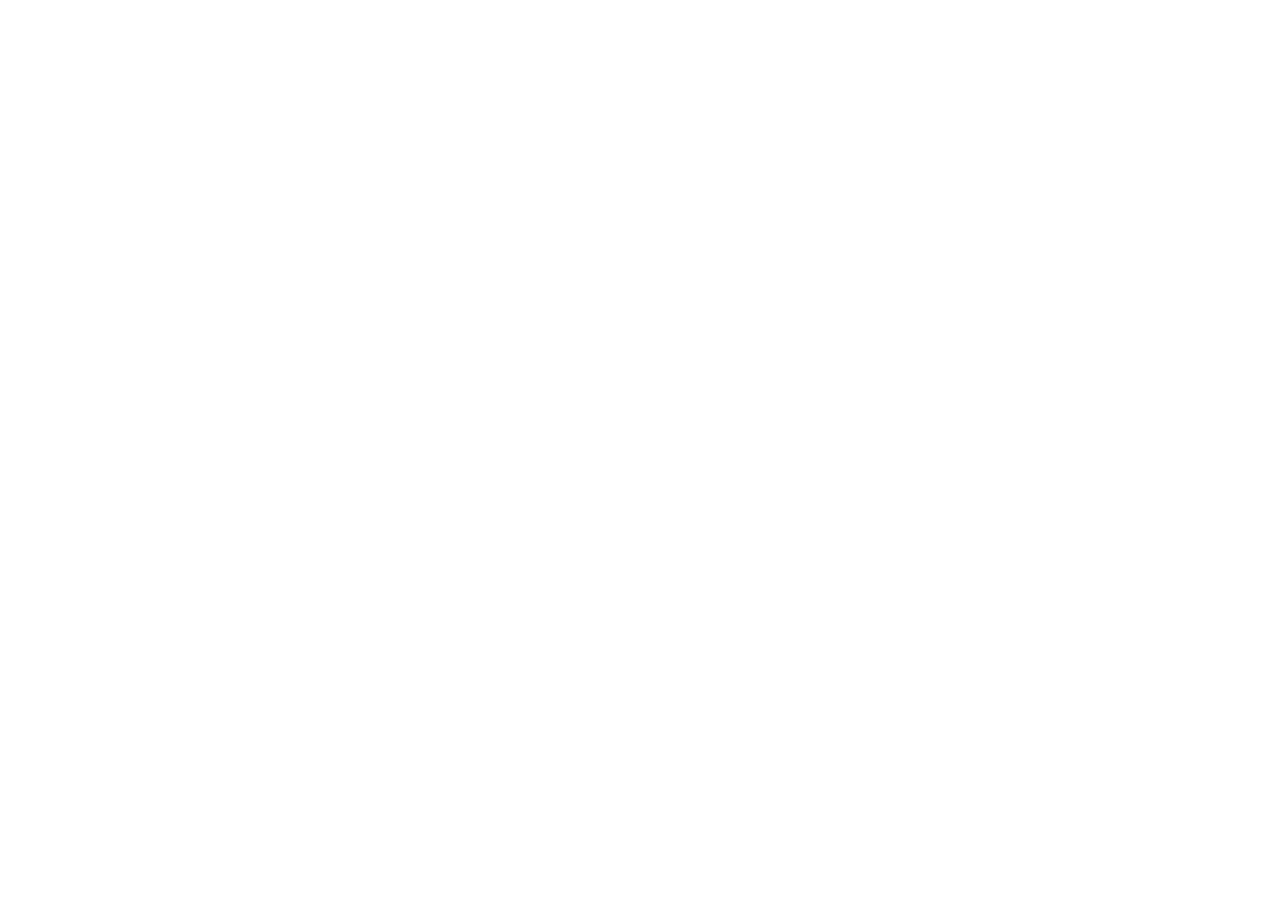
==== commit 833cb80b: "Site moved to lampa-reader.github.io docs/ now holds only redirect pages for index, privacy and supp" ====
--- a/docs/privacy.html
+++ b/docs/privacy.html
@@ -1,182 +1,17 @@
 <!doctype html>
 <html lang="en">
 <head>
-  <meta charset="utf-8">
-  <meta name="viewport" content="width=device-width, initial-scale=1">
-  <title>Lampa — Privacy Policy</title>
-  <meta name="description" content="What data Lampa handles and where it goes. No ads, no analytics, no tracking.">
-  <meta property="og:title" content="Lampa — Privacy Policy">
-  <meta property="og:description" content="What data Lampa handles and where it goes. No ads, no analytics, no tracking.">
-  <meta property="og:image" content="icon.png">
-  <link rel="icon" href="icon.png">
-  <link rel="apple-touch-icon" href="icon.png">
-  <link rel="stylesheet" href="site.css">
+<meta charset="utf-8">
+<meta name="viewport" content="width=device-width, initial-scale=1">
+<title>Lampa has moved</title>
+<link rel="canonical" href="https://lampa-reader.github.io/privacy.html">
+<meta name="robots" content="noindex">
+<meta http-equiv="refresh" content="0; url=https://lampa-reader.github.io/privacy.html">
+<script>location.replace('https://lampa-reader.github.io/privacy.html' + location.search + location.hash);</script>
+<style>body{font:17px/1.5 system-ui,sans-serif;max-width:32em;margin:15vh auto;padding:0 20px;background:#f8f5ee;color:#2a2620}a{color:#8a4e1b}</style>
 </head>
 <body>
-  <header class="nav">
-    <div class="wrap">
-      <a class="brand" href="./"><img src="icon.png" alt="">Lampa</a>
-      <span class="grow"></span>
-      <nav class="nav-links"><a href="./#features" data-t="navFeatures">Features</a><a href="./#download" data-t="navDownload">Download</a><a href="support.html" data-t="navSupport">Support</a></nav>
-      <div class="lang"><button data-lang="en">EN</button><button data-lang="ru">RU</button><button data-lang="fr">FR</button><button data-lang="de">DE</button><button data-lang="es">ES</button></div>
-    </div>
-  </header>
-  <main class="doc">
-    <section lang="en">
-      <div class="kicker">Privacy</div>
-      <h1>Privacy Policy</h1>
-      <p class="meta">Last updated 15 October 2026</p>
-
-      <p>Lampa is a book reader for iPhone, iPad, Windows, macOS and Linux, made by Vladimir Zelinskyi, an individual developer. This page explains what data Lampa handles and where it goes. Lampa has no ads, no analytics and no tracking, and your data is never sold.</p>
-
-      <h2>Without an account</h2>
-      <p>Your books, reading positions, bookmarks, notes, reading lists and settings are stored only on your device. Nothing is sent to us.</p>
-
-      <h2>With an account (optional)</h2>
-      <p>You can sign in with Apple, Google, or an email and password to keep your library the same on all your devices. Accounts and synced data are stored with <a href="https://supabase.com/privacy">Supabase</a> in the EU (Frankfurt, Germany). We store:</p>
-      <ul>
-        <li>your email address and account ID (with Sign in with Apple this can be an Apple private relay address);</li>
-        <li>your library: book titles, authors, file sizes and reading positions;</li>
-        <li>bookmarks and notes, including the text you highlighted;</li>
-        <li>your “Read” and “Want to read” lists: titles, authors, your ratings and cover links;</li>
-        <li>the files of books you add (up to 50 MB each), in private storage.</li>
-      </ul>
-      <p>Only you can read this data: the database lets each account access only its own records and files. Interface settings such as theme and font are not synced.</p>
-
-      <h2>Online features</h2>
-      <p>Some features send a small amount of data to other services, which receive your IP address as part of any internet request:</p>
-      <ul>
-        <li><b>Translation on iPhone:</b> done by Apple’s translator right on your iPhone; the text is not sent anywhere.</li>
-        <li><b>Translation on a computer:</b> the text you select and the sentence around it are sent to Google Translate.</li>
-        <li><b>Dictionary:</b> on iPhone, iPad and Mac the word you look up is shown by the system dictionary on the device. When the system has no definition, and on Windows and Linux, the selected word is sent to Wiktionary (Wikimedia Foundation).</li>
-        <li><b>Catalogs (OPDS):</b> when you browse a catalog, its pages, covers and the books you download are requested directly from that catalog’s server — Project Gutenberg or an address you added yourself. A login and password for a catalog stay only on your device and are sent only to that catalog.</li>
-        <li><b>Book search, covers and ratings:</b> what you type in the search box, and the titles and authors of books in your lists, are sent to Apple (iTunes Search), Open Library and Wikidata.</li>
-        <li><b>Updates (desktop):</b> the app checks GitHub for new versions.</li>
-      </ul>
-
-      <h2>Deleting your data</h2>
-      <p>Delete your account in the app: <b>Settings → Sync → Delete account</b>. This immediately deletes your account, all synced records and the book files stored in the cloud. Books and notes on your device stay until you remove them or uninstall the app. You can also ask us to delete your account by email.</p>
-
-      <h2>Children</h2>
-      <p>Lampa is not directed at children under 13 and we do not knowingly collect their data.</p>
-
-      <h2>Changes and contact</h2>
-      <p>If this policy changes, the new version will be posted on this page with a new date. Questions or requests: <a href="mailto:sunstrike1997@gmail.com">sunstrike1997@gmail.com</a>.</p>
-        </section>
-    <section lang="ru">
-      <div class="kicker">Конфиденциальность</div>
-      <h1>Политика конфиденциальности</h1>
-      <p class="meta">Обновлено 15 октября 2026</p>
-
-      
-      <p>Lampa — читалка книг для iPhone, iPad, Windows, macOS и Linux. Её делает частный разработчик Владимир Зелинский. Здесь описано, какие данные обрабатывает Lampa и куда они попадают. В Lampa нет рекламы, аналитики и слежки, данные никому не продаются.</p>
-
-      <h2>Без аккаунта</h2>
-      <p>Книги, места чтения, закладки, заметки, списки и настройки хранятся только на вашем устройстве. Нам ничего не отправляется.</p>
-
-      <h2>С аккаунтом (по желанию)</h2>
-      <p>Войти можно через Apple, Google или по почте и паролю, чтобы библиотека была одинаковой на всех устройствах. Аккаунты и синхронизированные данные хранятся в <a href="https://supabase.com/privacy">Supabase</a> в ЕС (Франкфурт, Германия). Мы храним:</p>
-      <ul>
-        <li>адрес почты и идентификатор аккаунта (при входе через Apple это может быть скрытый адрес Apple);</li>
-        <li>библиотеку: названия, авторов, размеры файлов и места чтения;</li>
-        <li>закладки и заметки вместе с выделенным текстом;</li>
-        <li>списки «Прочитано» и «Хочу прочитать»: названия, авторов, ваши оценки и ссылки на обложки;</li>
-        <li>файлы книг, которые вы добавили (до 50 МБ каждый), в закрытом хранилище.</li>
-      </ul>
-      <p>Эти данные видите только вы: база даёт каждому аккаунту доступ только к его записям и файлам. Настройки интерфейса, например тема и шрифт, не синхронизируются.</p>
-
-      <h2>Онлайн-функции</h2>
-      <p>Некоторые функции отправляют немного данных другим сервисам. Как и при любом запросе в интернет, они видят ваш IP-адрес:</p>
-      <ul>
-        <li><b>Перевод на iPhone:</b> переводит переводчик Apple прямо на телефоне, текст никуда не отправляется.</li>
-        <li><b>Перевод на компьютере:</b> выделенный текст и предложение вокруг него отправляются в Google Переводчик.</li>
-        <li><b>Словарь:</b> на iPhone, iPad и Mac значение слова показывает системный словарь прямо на устройстве. Если в системе определения нет, а также на Windows и Linux, выделенное слово отправляется в Викисловарь (Фонд Викимедиа).</li>
-        <li><b>Каталоги (OPDS):</b> когда вы листаете каталог, его страницы, обложки и скачанные книги запрашиваются напрямую с сервера этого каталога — Project Gutenberg или адреса, который вы добавили сами. Логин и пароль от каталога хранятся только на вашем устройстве и отправляются только этому каталогу.</li>
-        <li><b>Поиск книг, обложки и оценки:</b> текст из строки поиска, а также названия и авторы книг из ваших списков отправляются в Apple (iTunes Search), Open Library и Wikidata.</li>
-        <li><b>Обновления (компьютер):</b> приложение проверяет новые версии на GitHub.</li>
-      </ul>
-
-      <h2>Удаление данных</h2>
-      <p>Удалите аккаунт в приложении: <b>Настройки → Синхронизация → Удалить аккаунт</b>. Аккаунт, все синхронизированные записи и файлы книг в облаке удалятся сразу. Книги и заметки на устройстве останутся, пока вы их не удалите или не удалите приложение. Попросить удалить аккаунт можно и по почте.</p>
-
-      <h2>Дети</h2>
-      <p>Lampa не предназначена для детей младше 13 лет, и мы сознательно не собираем их данные.</p>
-
-      <h2>Изменения и связь</h2>
-      <p>Если политика изменится, новая версия появится на этой странице с новой датой. Вопросы и просьбы: <a href="mailto:sunstrike1997@gmail.com">sunstrike1997@gmail.com</a>.</p>
-        </section>
-    <section lang="fr">
-      <div class="kicker">Confidentialité</div>
-      <h1>Politique de confidentialité</h1>
-      <p class="meta">Mise à jour le 15 octobre 2026</p>
-      <p>Lampa est une liseuse pour iPhone, iPad, Windows, macOS et Linux, développée par Vladimir Zelinskyi, développeur indépendant. Cette page explique quelles données Lampa traite et où elles vont. Lampa n’a ni publicité, ni statistiques, ni pistage, et vos données ne sont jamais vendues.</p>
-      <h2>Sans compte</h2>
-      <p>Vos livres, pages de lecture, signets, notes, listes et réglages restent uniquement sur votre appareil. Rien ne nous est envoyé.</p>
-      <h2>Avec un compte (facultatif)</h2>
-      <p>Vous pouvez vous connecter avec Apple, Google ou une adresse e-mail et un mot de passe pour garder la même bibliothèque sur tous vos appareils. Les comptes et les données synchronisées sont stockés chez <a href="https://supabase.com/privacy">Supabase</a> dans l’UE (Francfort, Allemagne). Nous conservons :</p>
-      <ul><li>votre adresse e-mail et l’identifiant du compte (avec Se connecter avec Apple, il peut s’agir d’une adresse relais privée d’Apple) ;</li><li>votre bibliothèque : titres, auteurs, tailles de fichiers et pages de lecture ;</li><li>les signets et les notes, y compris le texte surligné ;</li><li>vos listes « Lus » et « À lire » : titres, auteurs, vos notes et les liens vers les couvertures ;</li><li>les fichiers des livres que vous ajoutez (jusqu’à 50 Mo chacun), dans un stockage privé.</li></ul>
-      <p>Vous seul pouvez lire ces données : la base n’autorise chaque compte qu’à ses propres enregistrements et fichiers. Les réglages d’affichage, comme le thème et la police, ne sont pas synchronisés.</p>
-      <h2>Fonctions en ligne</h2>
-      <p>Certaines fonctions envoient un peu de données à d’autres services, qui reçoivent votre adresse IP comme pour toute requête Internet :</p>
-      <ul><li><b>Traduction sur iPhone :</b> faite par le traducteur d’Apple directement sur l’iPhone ; le texte n’est envoyé nulle part.</li><li><b>Traduction sur ordinateur :</b> le texte sélectionné et la phrase autour sont envoyés à Google Traduction.</li><li><b>Dictionnaire :</b> sur iPhone, iPad et Mac, le dictionnaire du système affiche le sens du mot sur l’appareil. Quand le système n’a pas de définition, ainsi que sur Windows et Linux, le mot sélectionné est envoyé au Wiktionnaire (Fondation Wikimedia).</li><li><b>Catalogues (OPDS) :</b> quand vous parcourez un catalogue, ses pages, ses couvertures et les livres téléchargés sont demandés directement au serveur de ce catalogue — Project Gutenberg ou une adresse que vous avez ajoutée. L’identifiant et le mot de passe d’un catalogue restent sur votre appareil et ne sont envoyés qu’à ce catalogue.</li><li><b>Recherche de livres, couvertures et notes :</b> ce que vous tapez dans la recherche, ainsi que les titres et auteurs de vos listes, sont envoyés à Apple (iTunes Search), Open Library et Wikidata.</li><li><b>Mises à jour (ordinateur) :</b> l’app vérifie les nouvelles versions sur GitHub.</li></ul>
-      <h2>Supprimer vos données</h2>
-      <p>Supprimez votre compte dans l’app : <b>Compte et app → Supprimer le compte</b>. Le compte, tous les enregistrements synchronisés et les fichiers stockés dans le cloud sont supprimés aussitôt. Les livres et notes sur l’appareil restent jusqu’à ce que vous les supprimiez ou désinstalliez l’app. Vous pouvez aussi demander la suppression par e-mail.</p>
-      <h2>Enfants</h2>
-      <p>Lampa ne s’adresse pas aux enfants de moins de 13 ans et nous ne collectons pas sciemment leurs données.</p>
-      <h2>Modifications et contact</h2>
-      <p>Si cette politique change, la nouvelle version sera publiée sur cette page avec une nouvelle date. Questions ou demandes : <a href="mailto:sunstrike1997@gmail.com">sunstrike1997@gmail.com</a>.</p>
-    </section>
-    <section lang="de">
-      <div class="kicker">Datenschutz</div>
-      <h1>Datenschutzerklärung</h1>
-      <p class="meta">Stand: 15. Oktober 2026</p>
-      <p>Lampa ist ein Reader für iPhone, iPad, Windows, macOS und Linux, entwickelt von Vladimir Zelinskyi, einem unabhängigen Entwickler. Diese Seite erklärt, welche Daten Lampa verarbeitet und wohin sie gehen. Lampa hat keine Werbung, keine Analyse und kein Tracking, und Ihre Daten werden nie verkauft.</p>
-      <h2>Ohne Konto</h2>
-      <p>Ihre Bücher, Lesestellen, Lesezeichen, Notizen, Listen und Einstellungen bleiben nur auf Ihrem Gerät. Nichts wird an uns gesendet.</p>
-      <h2>Mit Konto (freiwillig)</h2>
-      <p>Sie können sich mit Apple, Google oder E-Mail und Passwort anmelden, damit Ihre Bibliothek auf allen Geräten gleich ist. Konten und synchronisierte Daten liegen bei <a href="https://supabase.com/privacy">Supabase</a> in der EU (Frankfurt, Deutschland). Wir speichern:</p>
-      <ul><li>Ihre E-Mail-Adresse und Konto-ID (bei „Mit Apple anmelden“ kann das eine private Relay-Adresse von Apple sein);</li><li>Ihre Bibliothek: Titel, Autoren, Dateigrößen und Lesestellen;</li><li>Lesezeichen und Notizen samt markiertem Text;</li><li>Ihre Listen „Gelesen“ und „Will ich lesen“: Titel, Autoren, Ihre Bewertungen und Cover-Links;</li><li>die Dateien der Bücher, die Sie hinzufügen (bis 50 MB je Datei), in privatem Speicher.</li></ul>
-      <p>Nur Sie können diese Daten lesen: Die Datenbank erlaubt jedem Konto nur den Zugriff auf eigene Einträge und Dateien. Anzeige-Einstellungen wie Thema und Schrift werden nicht synchronisiert.</p>
-      <h2>Online-Funktionen</h2>
-      <p>Manche Funktionen senden wenige Daten an andere Dienste, die wie bei jeder Internetanfrage Ihre IP-Adresse sehen:</p>
-      <ul><li><b>Übersetzung auf dem iPhone:</b> erledigt der Übersetzer von Apple direkt auf dem iPhone; der Text wird nirgendwohin gesendet.</li><li><b>Übersetzung am Computer:</b> der markierte Text und der Satz darum werden an Google Übersetzer gesendet.</li><li><b>Wörterbuch:</b> auf iPhone, iPad und Mac zeigt das Systemwörterbuch die Bedeutung direkt auf dem Gerät. Hat das System keine Definition, sowie unter Windows und Linux, wird das markierte Wort an Wiktionary (Wikimedia Foundation) gesendet.</li><li><b>Kataloge (OPDS):</b> beim Stöbern werden Seiten, Cover und geladene Bücher direkt vom Server des Katalogs abgerufen – Project Gutenberg oder eine von Ihnen hinzugefügte Adresse. Benutzername und Passwort eines Katalogs bleiben auf Ihrem Gerät und gehen nur an diesen Katalog.</li><li><b>Buchsuche, Cover und Bewertungen:</b> Ihre Sucheingaben sowie Titel und Autoren aus Ihren Listen werden an Apple (iTunes Search), Open Library und Wikidata gesendet.</li><li><b>Updates (Computer):</b> die App prüft auf GitHub, ob es neue Versionen gibt.</li></ul>
-      <h2>Daten löschen</h2>
-      <p>Löschen Sie Ihr Konto in der App: <b>Konto &amp; App → Konto löschen</b>. Konto, alle synchronisierten Einträge und die Buchdateien in der Cloud werden sofort gelöscht. Bücher und Notizen auf dem Gerät bleiben, bis Sie sie entfernen oder die App deinstallieren. Sie können die Löschung auch per E-Mail verlangen.</p>
-      <h2>Kinder</h2>
-      <p>Lampa richtet sich nicht an Kinder unter 13 Jahren, und wir erheben wissentlich keine Daten von ihnen.</p>
-      <h2>Änderungen und Kontakt</h2>
-      <p>Ändert sich diese Erklärung, erscheint die neue Fassung mit neuem Datum auf dieser Seite. Fragen oder Anliegen: <a href="mailto:sunstrike1997@gmail.com">sunstrike1997@gmail.com</a>.</p>
-    </section>
-    <section lang="es">
-      <div class="kicker">Privacidad</div>
-      <h1>Política de privacidad</h1>
-      <p class="meta">Actualizada el 15 de octubre de 2026</p>
-      <p>Lampa es un lector de libros para iPhone, iPad, Windows, macOS y Linux, creado por Vladimir Zelinskyi, desarrollador independiente. Esta página explica qué datos trata Lampa y adónde van. Lampa no tiene anuncios, ni analítica, ni seguimiento, y sus datos nunca se venden.</p>
-      <h2>Sin cuenta</h2>
-      <p>Sus libros, páginas de lectura, marcadores, notas, listas y ajustes se guardan solo en su dispositivo. No se nos envía nada.</p>
-      <h2>Con cuenta (opcional)</h2>
-      <p>Puede iniciar sesión con Apple, Google o un correo y contraseña para tener la misma biblioteca en todos sus dispositivos. Las cuentas y los datos sincronizados se guardan en <a href="https://supabase.com/privacy">Supabase</a>, en la UE (Fráncfort, Alemania). Guardamos:</p>
-      <ul><li>su dirección de correo e identificador de cuenta (con «Iniciar sesión con Apple» puede ser una dirección privada de Apple);</li><li>su biblioteca: títulos, autores, tamaños de archivo y páginas de lectura;</li><li>marcadores y notas, con el texto subrayado;</li><li>sus listas «Leídos» y «Quiero leer»: títulos, autores, sus valoraciones y enlaces a portadas;</li><li>los archivos de los libros que añade (hasta 50 MB cada uno), en almacenamiento privado.</li></ul>
-      <p>Solo usted puede leer estos datos: la base de datos permite a cada cuenta acceder solo a sus propios registros y archivos. Los ajustes de la interfaz, como el tema y la fuente, no se sincronizan.</p>
-      <h2>Funciones en línea</h2>
-      <p>Algunas funciones envían algunos datos a otros servicios, que reciben su dirección IP como en cualquier petición a internet:</p>
-      <ul><li><b>Traducción en iPhone:</b> la hace el traductor de Apple en el propio iPhone; el texto no se envía a ninguna parte.</li><li><b>Traducción en el ordenador:</b> el texto seleccionado y la frase que lo rodea se envían a Google Traductor.</li><li><b>Diccionario:</b> en iPhone, iPad y Mac el diccionario del sistema muestra el significado en el dispositivo. Si el sistema no tiene definición, y en Windows y Linux, la palabra seleccionada se envía a Wikcionario (Fundación Wikimedia).</li><li><b>Catálogos (OPDS):</b> al explorar un catálogo, sus páginas, portadas y los libros descargados se piden directamente al servidor de ese catálogo: Project Gutenberg o una dirección que usted añadió. El usuario y la contraseña de un catálogo se quedan en su dispositivo y solo se envían a ese catálogo.</li><li><b>Búsqueda de libros, portadas y valoraciones:</b> lo que escribe en la búsqueda y los títulos y autores de sus listas se envían a Apple (iTunes Search), Open Library y Wikidata.</li><li><b>Actualizaciones (ordenador):</b> la app comprueba en GitHub si hay versiones nuevas.</li></ul>
-      <h2>Eliminar sus datos</h2>
-      <p>Elimine su cuenta en la app: <b>Cuenta y app → Eliminar cuenta</b>. La cuenta, todos los registros sincronizados y los archivos guardados en la nube se eliminan al momento. Los libros y notas del dispositivo se quedan hasta que los borre o desinstale la app. También puede pedir la eliminación por correo.</p>
-      <h2>Niños</h2>
-      <p>Lampa no está dirigida a menores de 13 años y no recopilamos sus datos a sabiendas.</p>
-      <h2>Cambios y contacto</h2>
-      <p>Si esta política cambia, la nueva versión se publicará en esta página con una fecha nueva. Preguntas o solicitudes: <a href="mailto:sunstrike1997@gmail.com">sunstrike1997@gmail.com</a>.</p>
-    </section>
-  </main>
-  <footer class="foot">
-    <div class="wrap">
-      <a class="brand" href="./"><img src="icon.png" alt="">Lampa</a>
-      <span class="grow" style="flex:1"></span>
-      <nav><a href="support.html" data-t="footSupport">Support</a><a href="privacy.html" data-t="footPrivacy">Privacy</a><a href="https://github.com/Zelinsky-Vladimir/lampa-releases/releases" data-t="footReleases">All versions</a><a href="mailto:sunstrike1997@gmail.com" data-t="footContact">Contact</a></nav>
-      <span data-t="footBy">© 2026 Vladimir Zelinskyi</span>
-    </div>
-  </footer>
-  <script src="site.js"></script>
+<p>The Lampa website has moved to <a href="https://lampa-reader.github.io/privacy.html">https://lampa-reader.github.io/privacy.html</a>.</p>
+<p lang="ru">Сайт Lampa переехал: <a href="https://lampa-reader.github.io/privacy.html">https://lampa-reader.github.io/privacy.html</a>.</p>
 </body>
 </html>
